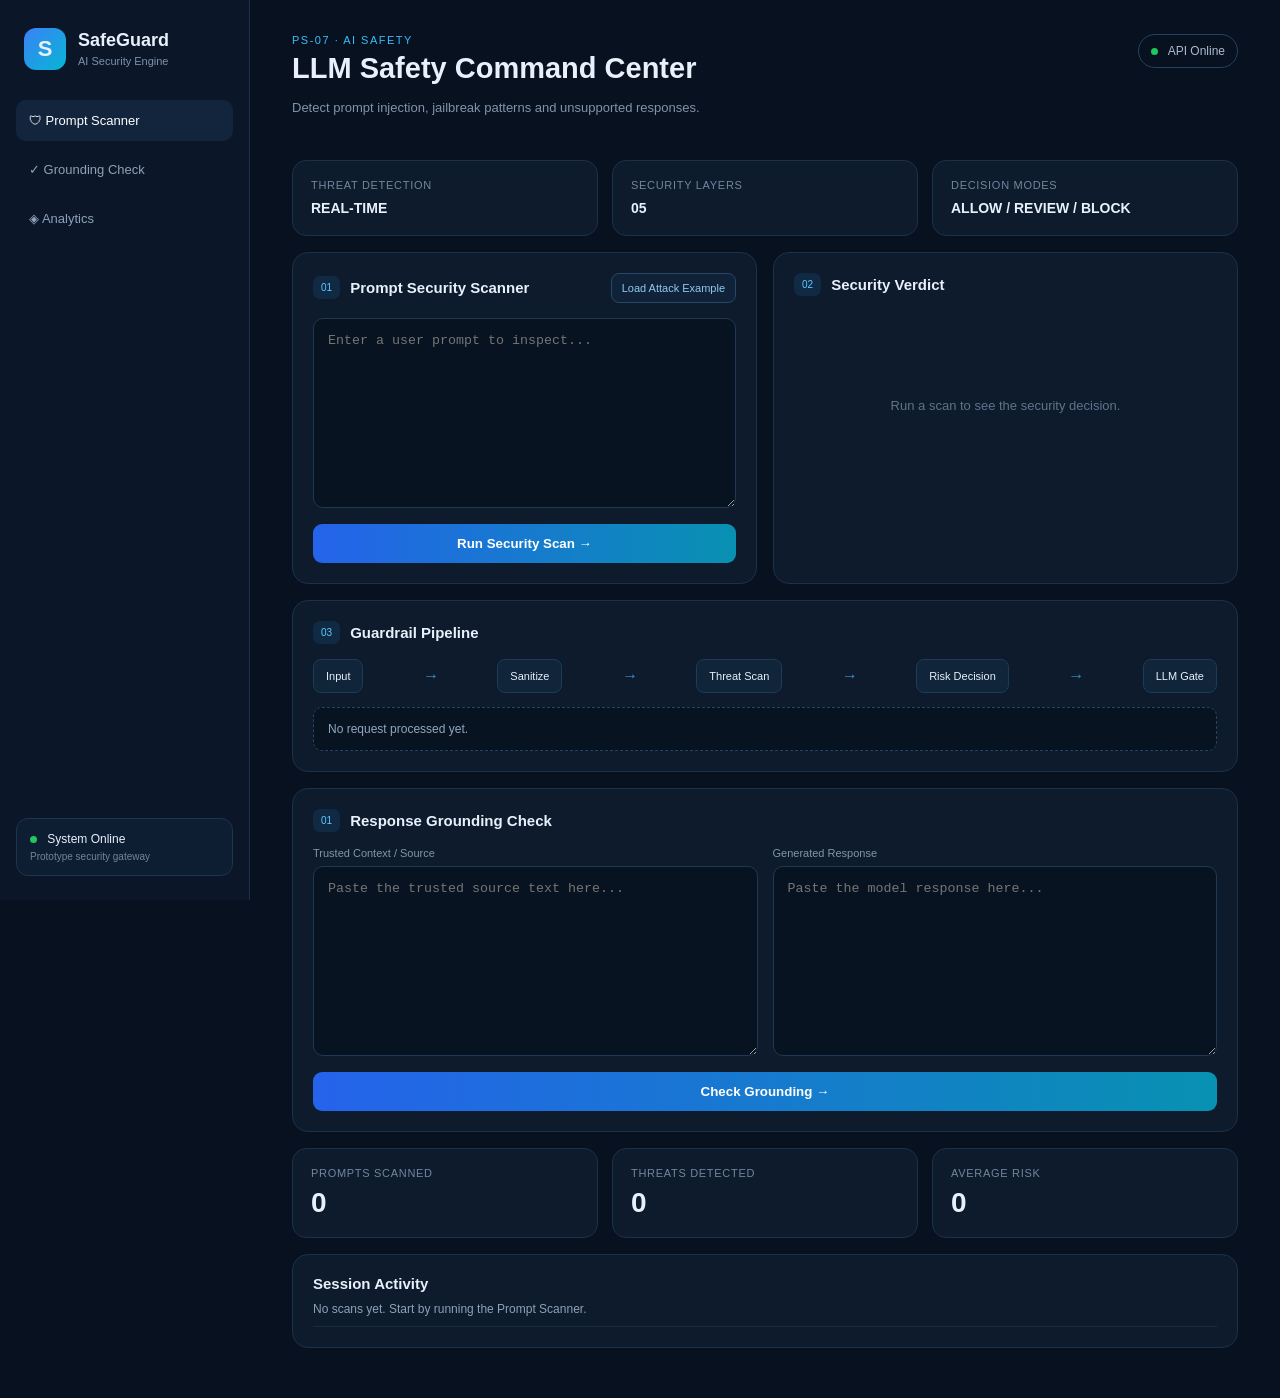
==== index.html @ 4ad9cb68 "Add files via upload" ====
<!DOCTYPE html>
<html lang="en">
<head>
  <meta charset="UTF-8">
  <meta name="viewport" content="width=device-width, initial-scale=1.0">
  <title>SafeGuard AI</title>
  <link rel="stylesheet" href="./style.css">
</head>
<body>
  <div class="app-shell">
    <aside class="sidebar">
      <div class="brand">
        <div class="brand-icon">S</div>
        <div>
          <h1>SafeGuard</h1>
          <span>AI Security Engine</span>
        </div>
      </div>

      <nav>
        <button class="nav-btn active" data-tab="scanner">🛡 Prompt Scanner</button>
        <button class="nav-btn" data-tab="grounding">✓ Grounding Check</button>
        <button class="nav-btn" data-tab="analytics">◈ Analytics</button>
      </nav>

      <div class="system-card">
        <span class="dot"></span>
        System Online
        <small>Prototype security gateway</small>
      </div>
    </aside>

    <main class="main">
      <header class="topbar">
        <div>
          <p class="eyebrow">PS-07 · AI SAFETY</p>
          <h2>LLM Safety Command Center</h2>
          <p class="muted">Detect prompt injection, jailbreak patterns and unsupported responses.</p>
        </div>
        <div class="status-pill"><span class="dot"></span> API Online</div>
      </header>

      <section id="scanner" class="tab active">
        <div class="stats">
          <div class="stat-card"><span>Threat Detection</span><strong>REAL-TIME</strong></div>
          <div class="stat-card"><span>Security Layers</span><strong>05</strong></div>
          <div class="stat-card"><span>Decision Modes</span><strong>ALLOW / REVIEW / BLOCK</strong></div>
        </div>

        <div class="grid">
          <div class="panel">
            <div class="panel-title">
              <div><span class="step">01</span><h3>Prompt Security Scanner</h3></div>
              <button class="sample-btn" id="sampleBtn">Load Attack Example</button>
            </div>
            <textarea id="prompt" placeholder="Enter a user prompt to inspect..."></textarea>
            <button class="primary" id="scanBtn">Run Security Scan →</button>
          </div>

          <div class="panel result-panel">
            <div class="panel-title">
              <div><span class="step">02</span><h3>Security Verdict</h3></div>
            </div>
            <div id="resultEmpty" class="empty">Run a scan to see the security decision.</div>
            <div id="result" class="hidden">
              <div class="score-row">
                <div class="score-ring" id="scoreRing"><span id="score">0</span><small>/100</small></div>
                <div>
                  <div id="verdict" class="verdict">ALLOW</div>
                  <p id="explanation" class="muted"></p>
                </div>
              </div>
              <div class="chips" id="categories"></div>
              <div class="findings" id="findings"></div>
            </div>
          </div>
        </div>

        <div class="panel pipeline">
          <div class="panel-title"><div><span class="step">03</span><h3>Guardrail Pipeline</h3></div></div>
          <div class="pipeline-row">
            <div>Input</div><i>→</i><div>Sanitize</div><i>→</i><div>Threat Scan</div><i>→</i><div>Risk Decision</div><i>→</i><div>LLM Gate</div>
          </div>
          <div id="demoResponse" class="response-box">No request processed yet.</div>
        </div>
      </section>

      <section id="grounding" class="tab">
        <div class="panel">
          <div class="panel-title">
            <div><span class="step">01</span><h3>Response Grounding Check</h3></div>
          </div>
          <div class="two-col">
            <div>
              <label>Trusted Context / Source</label>
              <textarea id="source" placeholder="Paste the trusted source text here..."></textarea>
            </div>
            <div>
              <label>Generated Response</label>
              <textarea id="response" placeholder="Paste the model response here..."></textarea>
            </div>
          </div>
          <button class="primary" id="groundBtn">Check Grounding →</button>
          <div id="groundResult" class="ground-result hidden"></div>
        </div>
      </section>

      <section id="analytics" class="tab">
        <div class="stats analytics-grid">
          <div class="big-stat"><span>Prompts Scanned</span><strong id="scanCount">0</strong></div>
          <div class="big-stat"><span>Threats Detected</span><strong id="threatCount">0</strong></div>
          <div class="big-stat"><span>Average Risk</span><strong id="avgRisk">0</strong></div>
        </div>
        <div class="panel">
          <h3>Session Activity</h3>
          <div class="activity" id="activity">
            <p>No scans yet. Start by running the Prompt Scanner.</p>
          </div>
        </div>
      </section>
    </main>
  </div>

  <script src="./script.js"></script>
</body>
</html>
---- style.css ----
*{box-sizing:border-box}body{margin:0;font-family:Inter,Segoe UI,Arial,sans-serif;background:#08111f;color:#e8f0fb}.app-shell{display:flex;min-height:100vh}.sidebar{width:250px;background:#0b1728;border-right:1px solid #1d3048;padding:24px 16px;position:fixed;inset:0 auto 0 0}.brand{display:flex;gap:12px;align-items:center;padding:4px 8px 30px}.brand-icon{width:42px;height:42px;border-radius:12px;background:linear-gradient(135deg,#3b82f6,#06b6d4);display:grid;place-items:center;font-weight:800;font-size:22px}.brand h1{font-size:18px;margin:0}.brand span{font-size:11px;color:#7e91aa}.sidebar nav{display:grid;gap:8px}.nav-btn{border:0;background:transparent;color:#8ea1ba;text-align:left;padding:13px;border-radius:10px;cursor:pointer;font-size:13px}.nav-btn:hover,.nav-btn.active{background:#13253d;color:#fff}.system-card{position:absolute;bottom:24px;left:16px;right:16px;border:1px solid #1d344e;background:#0e1e32;border-radius:12px;padding:13px;font-size:12px}.system-card small{display:block;color:#71849d;margin-top:5px}.dot{display:inline-block;width:7px;height:7px;background:#22c55e;border-radius:50%;margin-right:7px}.main{margin-left:250px;width:calc(100% - 250px);padding:34px 42px}.topbar{display:flex;justify-content:space-between;align-items:flex-start;margin-bottom:28px}.eyebrow{font-size:11px;color:#38bdf8;letter-spacing:1.5px;margin:0 0 6px}.topbar h2{margin:0;font-size:29px}.muted{color:#8193aa;font-size:13px;line-height:1.6}.status-pill{border:1px solid #24415f;padding:9px 12px;border-radius:999px;color:#a9bad0;font-size:12px}.stats{display:grid;grid-template-columns:repeat(3,1fr);gap:14px;margin-bottom:16px}.stat-card,.big-stat{background:#0d1b2d;border:1px solid #1b314a;border-radius:14px;padding:18px}.stat-card span,.big-stat span{display:block;color:#73869f;font-size:11px;text-transform:uppercase;letter-spacing:.7px;margin-bottom:8px}.stat-card strong{font-size:14px}.grid{display:grid;grid-template-columns:1fr 1fr;gap:16px}.panel{background:#0d1b2d;border:1px solid #1b314a;border-radius:16px;padding:20px;margin-bottom:16px}.panel-title{display:flex;align-items:center;justify-content:space-between;margin-bottom:15px}.panel-title>div{display:flex;align-items:center;gap:10px}.panel h3{font-size:15px;margin:0}.step{font-size:10px;color:#5fc7ff;background:#102a44;padding:6px 8px;border-radius:7px}.sample-btn{border:1px solid #284866;background:#102238;color:#8fc9ee;border-radius:8px;padding:8px 10px;font-size:11px;cursor:pointer}textarea{width:100%;min-height:190px;resize:vertical;background:#081321;border:1px solid #203852;color:#dce9f7;border-radius:10px;padding:14px;outline:none;font:13px/1.6 inherit}textarea:focus{border-color:#2788d9}.primary{width:100%;margin-top:12px;border:0;border-radius:9px;padding:12px;background:linear-gradient(90deg,#2563eb,#0891b2);color:white;font-weight:700;cursor:pointer}.empty{height:190px;display:grid;place-items:center;text-align:center;color:#60738b;font-size:13px}.hidden{display:none!important}.score-row{display:flex;align-items:center;gap:20px}.score-ring{width:100px;height:100px;border-radius:50%;display:grid;place-items:center;align-content:center;background:#122b42;border:7px solid #214b70;font-size:27px;font-weight:800}.score-ring small{font-size:9px;color:#71869e}.verdict{font-weight:800;font-size:20px}.chips{display:flex;gap:7px;flex-wrap:wrap;margin:20px 0}.chip{padding:6px 9px;border-radius:999px;background:#172d45;color:#8ed2fa;font-size:10px}.finding{padding:10px;border:1px solid #203852;border-radius:8px;margin-top:8px;font-size:11px}.finding strong{display:block;color:#d8e6f4;margin-bottom:3px}.pipeline-row{display:flex;align-items:center;justify-content:space-between;gap:8px;overflow:auto;margin-bottom:14px}.pipeline-row div{white-space:nowrap;background:#10243a;border:1px solid #1d3b58;padding:10px 12px;border-radius:8px;font-size:11px}.pipeline-row i{color:#3d91c6}.response-box{background:#081321;border:1px dashed #27445f;border-radius:9px;padding:14px;color:#91a8bf;font-size:12px}.two-col{display:grid;grid-template-columns:1fr 1fr;gap:15px}.two-col label{display:block;font-size:11px;color:#8195ac;margin-bottom:7px}.ground-result{margin-top:15px;padding:16px;border-radius:10px;background:#0a1828;border:1px solid #21405c}.big-stat strong{font-size:28px}.analytics-grid{grid-template-columns:repeat(3,1fr)}.activity{color:#8ea1b8;font-size:12px}.activity p{border-bottom:1px solid #172c42;padding:10px 0;margin:0}@media(max-width:900px){.sidebar{width:72px}.brand div:not(.brand-icon),.sidebar nav .nav-btn{font-size:0}.main{margin-left:72px;width:calc(100% - 72px);padding:22px}.grid,.two-col{grid-template-columns:1fr}.stats,.analytics-grid{grid-template-columns:1fr}.brand{padding-left:0}.system-card{display:none}}
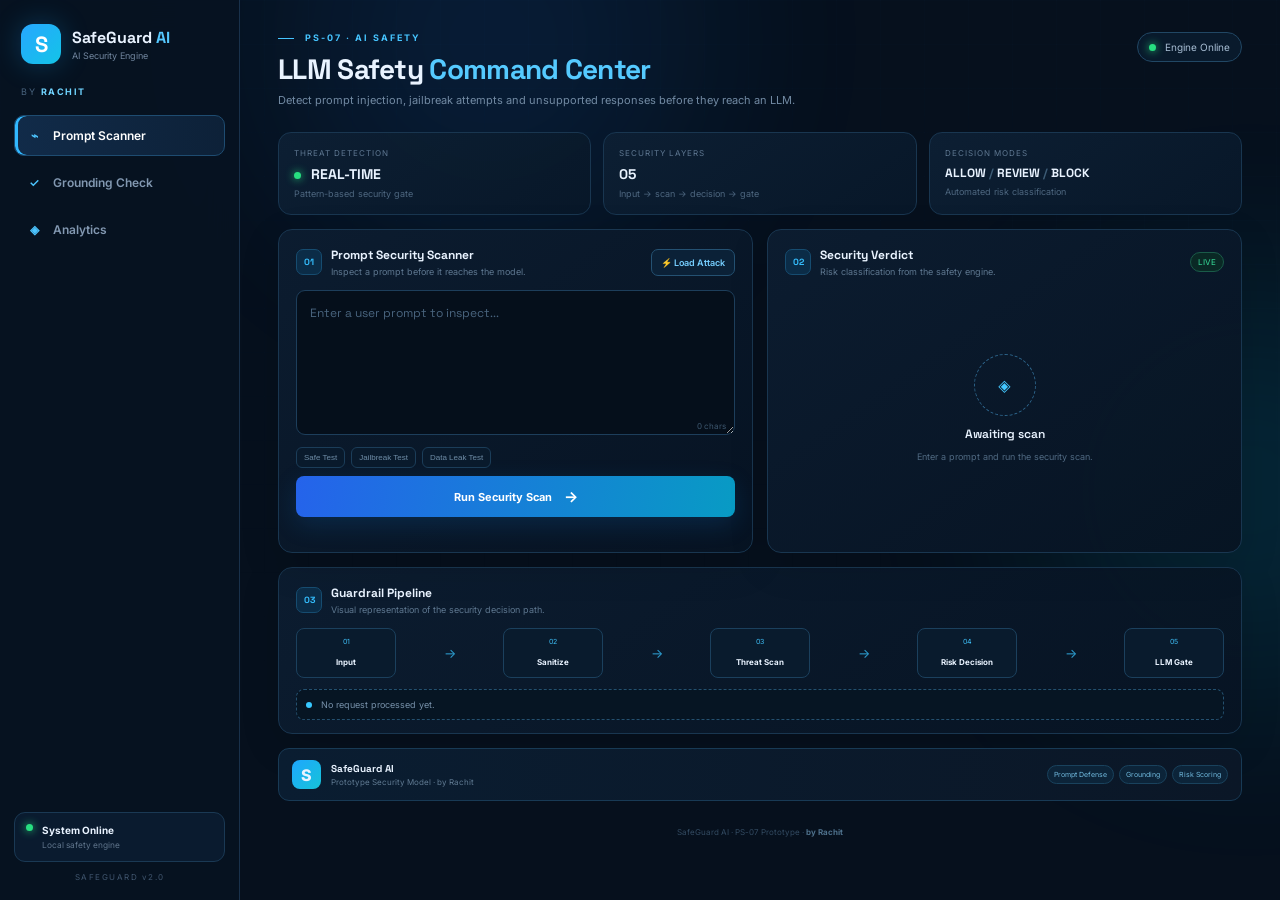
==== commit 0102b942: "Add files via upload" ====
--- a/index.html
+++ b/index.html
@@ -3,71 +3,133 @@
 <head>
   <meta charset="UTF-8">
   <meta name="viewport" content="width=device-width, initial-scale=1.0">
-  <title>SafeGuard AI</title>
+  <meta name="theme-color" content="#07111f">
+  <title>SafeGuard AI — by Rachit</title>
+  <link rel="preconnect" href="https://fonts.googleapis.com">
+  <link rel="preconnect" href="https://fonts.gstatic.com" crossorigin>
+  <link href="https://fonts.googleapis.com/css2?family=Inter:wght@400;500;600;700;800&family=Space+Grotesk:wght@500;600;700&display=swap" rel="stylesheet">
   <link rel="stylesheet" href="./style.css">
 </head>
 <body>
+  <div class="ambient ambient-1"></div>
+  <div class="ambient ambient-2"></div>
+  <div class="grid-bg"></div>
+
+  <div class="toast" id="toast"></div>
+
   <div class="app-shell">
     <aside class="sidebar">
       <div class="brand">
-        <div class="brand-icon">S</div>
+        <div class="brand-mark"><span>S</span></div>
         <div>
-          <h1>SafeGuard</h1>
-          <span>AI Security Engine</span>
+          <div class="brand-name">SafeGuard <b>AI</b></div>
+          <div class="brand-sub">AI Security Engine</div>
         </div>
       </div>
 
-      <nav>
-        <button class="nav-btn active" data-tab="scanner">🛡 Prompt Scanner</button>
-        <button class="nav-btn" data-tab="grounding">✓ Grounding Check</button>
-        <button class="nav-btn" data-tab="analytics">◈ Analytics</button>
+      <div class="creator">BY <strong>RACHIT</strong></div>
+
+      <nav class="nav">
+        <button class="nav-btn active" data-tab="scanner">
+          <span class="nav-icon">⌁</span><span>Prompt Scanner</span>
+        </button>
+        <button class="nav-btn" data-tab="grounding">
+          <span class="nav-icon">✓</span><span>Grounding Check</span>
+        </button>
+        <button class="nav-btn" data-tab="analytics">
+          <span class="nav-icon">◈</span><span>Analytics</span>
+        </button>
       </nav>
 
-      <div class="system-card">
-        <span class="dot"></span>
-        System Online
-        <small>Prototype security gateway</small>
+      <div class="sidebar-bottom">
+        <div class="mini-status">
+          <span class="live-dot"></span>
+          <div><strong>System Online</strong><small>Local safety engine</small></div>
+        </div>
+        <div class="version">SAFEGUARD v2.0</div>
       </div>
     </aside>
 
     <main class="main">
       <header class="topbar">
         <div>
-          <p class="eyebrow">PS-07 · AI SAFETY</p>
-          <h2>LLM Safety Command Center</h2>
-          <p class="muted">Detect prompt injection, jailbreak patterns and unsupported responses.</p>
-        </div>
-        <div class="status-pill"><span class="dot"></span> API Online</div>
+          <div class="eyebrow"><span></span> PS-07 · AI SAFETY</div>
+          <h1>LLM Safety <em>Command Center</em></h1>
+          <p>Detect prompt injection, jailbreak attempts and unsupported responses before they reach an LLM.</p>
+        </div>
+        <div class="online-pill"><span class="live-dot"></span> Engine Online</div>
       </header>
 
+      <!-- SCANNER -->
       <section id="scanner" class="tab active">
-        <div class="stats">
-          <div class="stat-card"><span>Threat Detection</span><strong>REAL-TIME</strong></div>
-          <div class="stat-card"><span>Security Layers</span><strong>05</strong></div>
-          <div class="stat-card"><span>Decision Modes</span><strong>ALLOW / REVIEW / BLOCK</strong></div>
-        </div>
-
-        <div class="grid">
-          <div class="panel">
-            <div class="panel-title">
-              <div><span class="step">01</span><h3>Prompt Security Scanner</h3></div>
-              <button class="sample-btn" id="sampleBtn">Load Attack Example</button>
-            </div>
-            <textarea id="prompt" placeholder="Enter a user prompt to inspect..."></textarea>
-            <button class="primary" id="scanBtn">Run Security Scan →</button>
-          </div>
-
-          <div class="panel result-panel">
-            <div class="panel-title">
-              <div><span class="step">02</span><h3>Security Verdict</h3></div>
-            </div>
-            <div id="resultEmpty" class="empty">Run a scan to see the security decision.</div>
+        <div class="hero-stats">
+          <div class="stat-card">
+            <div class="stat-label">Threat Detection</div>
+            <div class="stat-value"><span class="pulse-dot"></span> REAL-TIME</div>
+            <div class="stat-note">Pattern-based security gate</div>
+          </div>
+          <div class="stat-card">
+            <div class="stat-label">Security Layers</div>
+            <div class="stat-value">05</div>
+            <div class="stat-note">Input → scan → decision → gate</div>
+          </div>
+          <div class="stat-card">
+            <div class="stat-label">Decision Modes</div>
+            <div class="stat-value modes">ALLOW <i>/</i> REVIEW <i>/</i> BLOCK</div>
+            <div class="stat-note">Automated risk classification</div>
+          </div>
+        </div>
+
+        <div class="scanner-grid">
+          <div class="panel scanner-panel">
+            <div class="panel-head">
+              <div class="head-title">
+                <span class="step">01</span>
+                <div><h2>Prompt Security Scanner</h2><p>Inspect a prompt before it reaches the model.</p></div>
+              </div>
+              <button class="ghost-btn" id="sampleBtn">⚡ Load Attack</button>
+            </div>
+
+            <div class="textarea-wrap">
+              <textarea id="prompt" placeholder="Enter a user prompt to inspect..."></textarea>
+              <span class="char-count" id="charCount">0 chars</span>
+            </div>
+
+            <div class="quick-tests">
+              <button data-test="safe">Safe Test</button>
+              <button data-test="jailbreak">Jailbreak Test</button>
+              <button data-test="leak">Data Leak Test</button>
+            </div>
+
+            <button class="primary-btn" id="scanBtn">
+              <span>Run Security Scan</span><b>→</b>
+            </button>
+          </div>
+
+          <div class="panel verdict-panel">
+            <div class="panel-head">
+              <div class="head-title">
+                <span class="step">02</span>
+                <div><h2>Security Verdict</h2><p>Risk classification from the safety engine.</p></div>
+              </div>
+              <span class="tiny-badge">LIVE</span>
+            </div>
+
+            <div id="resultEmpty" class="empty-state">
+              <div class="scan-orbit"><span>◈</span></div>
+              <strong>Awaiting scan</strong>
+              <p>Enter a prompt and run the security scan.</p>
+            </div>
+
             <div id="result" class="hidden">
-              <div class="score-row">
-                <div class="score-ring" id="scoreRing"><span id="score">0</span><small>/100</small></div>
-                <div>
-                  <div id="verdict" class="verdict">ALLOW</div>
-                  <p id="explanation" class="muted"></p>
+              <div class="verdict-top">
+                <div class="score-ring" id="scoreRing">
+                  <div><strong id="score">0</strong><span>/100</span></div>
+                </div>
+                <div class="verdict-copy">
+                  <div class="verdict" id="verdict">ALLOW</div>
+                  <div class="risk-line" id="riskLine">LOW RISK</div>
+                  <p id="explanation"></p>
                 </div>
               </div>
               <div class="chips" id="categories"></div>
@@ -76,48 +138,91 @@
           </div>
         </div>
 
-        <div class="panel pipeline">
-          <div class="panel-title"><div><span class="step">03</span><h3>Guardrail Pipeline</h3></div></div>
-          <div class="pipeline-row">
-            <div>Input</div><i>→</i><div>Sanitize</div><i>→</i><div>Threat Scan</div><i>→</i><div>Risk Decision</div><i>→</i><div>LLM Gate</div>
-          </div>
-          <div id="demoResponse" class="response-box">No request processed yet.</div>
+        <div class="panel pipeline-panel">
+          <div class="panel-head">
+            <div class="head-title">
+              <span class="step">03</span>
+              <div><h2>Guardrail Pipeline</h2><p>Visual representation of the security decision path.</p></div>
+            </div>
+          </div>
+          <div class="pipeline">
+            <div class="pipe-node"><span>01</span><strong>Input</strong></div><i>→</i>
+            <div class="pipe-node"><span>02</span><strong>Sanitize</strong></div><i>→</i>
+            <div class="pipe-node"><span>03</span><strong>Threat Scan</strong></div><i>→</i>
+            <div class="pipe-node"><span>04</span><strong>Risk Decision</strong></div><i>→</i>
+            <div class="pipe-node"><span>05</span><strong>LLM Gate</strong></div>
+          </div>
+          <div class="response-box" id="demoResponse"><span class="box-dot"></span> No request processed yet.</div>
+        </div>
+
+        <div class="model-banner">
+          <div class="model-icon">S</div>
+          <div><strong>SafeGuard AI</strong><span>Prototype Security Model · by Rachit</span></div>
+          <div class="model-tags"><span>Prompt Defense</span><span>Grounding</span><span>Risk Scoring</span></div>
         </div>
       </section>
 
+      <!-- GROUNDING -->
       <section id="grounding" class="tab">
+        <div class="section-heading">
+          <div class="eyebrow"><span></span> FACTUALITY LAYER</div>
+          <h2>Response Grounding <em>Check</em></h2>
+          <p>Compare a generated response against trusted context and estimate unsupported content.</p>
+        </div>
+
         <div class="panel">
-          <div class="panel-title">
-            <div><span class="step">01</span><h3>Response Grounding Check</h3></div>
-          </div>
           <div class="two-col">
-            <div>
+            <div class="input-block">
               <label>Trusted Context / Source</label>
-              <textarea id="source" placeholder="Paste the trusted source text here..."></textarea>
-            </div>
-            <div>
+              <textarea id="source" placeholder="Paste trusted source text here..."></textarea>
+              <small>Example: documentation, article, knowledge-base content.</small>
+            </div>
+            <div class="input-block">
               <label>Generated Response</label>
               <textarea id="response" placeholder="Paste the model response here..."></textarea>
-            </div>
-          </div>
-          <button class="primary" id="groundBtn">Check Grounding →</button>
+              <small>The response is compared against the supplied context.</small>
+            </div>
+          </div>
+          <div class="ground-actions">
+            <button class="secondary-btn" id="groundSampleBtn">Use Demo Data</button>
+            <button class="primary-btn compact" id="groundBtn"><span>Check Grounding</span><b>→</b></button>
+          </div>
           <div id="groundResult" class="ground-result hidden"></div>
         </div>
       </section>
 
+      <!-- ANALYTICS -->
       <section id="analytics" class="tab">
-        <div class="stats analytics-grid">
-          <div class="big-stat"><span>Prompts Scanned</span><strong id="scanCount">0</strong></div>
-          <div class="big-stat"><span>Threats Detected</span><strong id="threatCount">0</strong></div>
-          <div class="big-stat"><span>Average Risk</span><strong id="avgRisk">0</strong></div>
-        </div>
-        <div class="panel">
-          <h3>Session Activity</h3>
-          <div class="activity" id="activity">
-            <p>No scans yet. Start by running the Prompt Scanner.</p>
+        <div class="section-heading">
+          <div class="eyebrow"><span></span> SESSION INTELLIGENCE</div>
+          <h2>Security <em>Analytics</em></h2>
+          <p>Live statistics generated from the current browser session.</p>
+        </div>
+
+        <div class="analytics-cards">
+          <div class="big-stat"><span>Prompts Scanned</span><strong id="scanCount">0</strong><small>Total scanner runs</small></div>
+          <div class="big-stat danger"><span>Threats Detected</span><strong id="threatCount">0</strong><small>Review + block decisions</small></div>
+          <div class="big-stat blue"><span>Average Risk</span><strong id="avgRisk">0</strong><small>Across scanned prompts</small></div>
+          <div class="big-stat green"><span>Safe Rate</span><strong id="safeRate">0%</strong><small>Allowed prompts</small></div>
+        </div>
+
+        <div class="analytics-grid">
+          <div class="panel">
+            <div class="panel-head simple"><h2>Risk Distribution</h2></div>
+            <div class="bars">
+              <div><label><span>ALLOW</span><b id="allowBar">0%</b></label><div><i id="allowFill"></i></div></div>
+              <div><label><span>REVIEW</span><b id="reviewBar">0%</b></label><div><i id="reviewFill"></i></div></div>
+              <div><label><span>BLOCK</span><b id="blockBar">0%</b></label><div><i id="blockFill"></i></div></div>
+            </div>
+          </div>
+          <div class="panel">
+            <div class="panel-head simple"><h2>Activity Log</h2><button class="clear-btn" id="clearLog">Clear</button></div>
+            <div class="activity" id="activity"><div class="activity-empty">No scan activity yet.</div></div>
           </div>
         </div>
       </section>
+
+      <footer>SafeGuard AI · PS-07 Prototype · <strong>by Rachit</strong></footer>
     </main>
   </div>
 
--- a/style.css
+++ b/style.css
@@ -1 +1 @@
-*{box-sizing:border-box}body{margin:0;font-family:Inter,Segoe UI,Arial,sans-serif;background:#08111f;color:#e8f0fb}.app-shell{display:flex;min-height:100vh}.sidebar{width:250px;background:#0b1728;border-right:1px solid #1d3048;padding:24px 16px;position:fixed;inset:0 auto 0 0}.brand{display:flex;gap:12px;align-items:center;padding:4px 8px 30px}.brand-icon{width:42px;height:42px;border-radius:12px;background:linear-gradient(135deg,#3b82f6,#06b6d4);display:grid;place-items:center;font-weight:800;font-size:22px}.brand h1{font-size:18px;margin:0}.brand span{font-size:11px;color:#7e91aa}.sidebar nav{display:grid;gap:8px}.nav-btn{border:0;background:transparent;color:#8ea1ba;text-align:left;padding:13px;border-radius:10px;cursor:pointer;font-size:13px}.nav-btn:hover,.nav-btn.active{background:#13253d;color:#fff}.system-card{position:absolute;bottom:24px;left:16px;right:16px;border:1px solid #1d344e;background:#0e1e32;border-radius:12px;padding:13px;font-size:12px}.system-card small{display:block;color:#71849d;margin-top:5px}.dot{display:inline-block;width:7px;height:7px;background:#22c55e;border-radius:50%;margin-right:7px}.main{margin-left:250px;width:calc(100% - 250px);padding:34px 42px}.topbar{display:flex;justify-content:space-between;align-items:flex-start;margin-bottom:28px}.eyebrow{font-size:11px;color:#38bdf8;letter-spacing:1.5px;margin:0 0 6px}.topbar h2{margin:0;font-size:29px}.muted{color:#8193aa;font-size:13px;line-height:1.6}.status-pill{border:1px solid #24415f;padding:9px 12px;border-radius:999px;color:#a9bad0;font-size:12px}.stats{display:grid;grid-template-columns:repeat(3,1fr);gap:14px;margin-bottom:16px}.stat-card,.big-stat{background:#0d1b2d;border:1px solid #1b314a;border-radius:14px;padding:18px}.stat-card span,.big-stat span{display:block;color:#73869f;font-size:11px;text-transform:uppercase;letter-spacing:.7px;margin-bottom:8px}.stat-card strong{font-size:14px}.grid{display:grid;grid-template-columns:1fr 1fr;gap:16px}.panel{background:#0d1b2d;border:1px solid #1b314a;border-radius:16px;padding:20px;margin-bottom:16px}.panel-title{display:flex;align-items:center;justify-content:space-between;margin-bottom:15px}.panel-title>div{display:flex;align-items:center;gap:10px}.panel h3{font-size:15px;margin:0}.step{font-size:10px;color:#5fc7ff;background:#102a44;padding:6px 8px;border-radius:7px}.sample-btn{border:1px solid #284866;background:#102238;color:#8fc9ee;border-radius:8px;padding:8px 10px;font-size:11px;cursor:pointer}textarea{width:100%;min-height:190px;resize:vertical;background:#081321;border:1px solid #203852;color:#dce9f7;border-radius:10px;padding:14px;outline:none;font:13px/1.6 inherit}textarea:focus{border-color:#2788d9}.primary{width:100%;margin-top:12px;border:0;border-radius:9px;padding:12px;background:linear-gradient(90deg,#2563eb,#0891b2);color:white;font-weight:700;cursor:pointer}.empty{height:190px;display:grid;place-items:center;text-align:center;color:#60738b;font-size:13px}.hidden{display:none!important}.score-row{display:flex;align-items:center;gap:20px}.score-ring{width:100px;height:100px;border-radius:50%;display:grid;place-items:center;align-content:center;background:#122b42;border:7px solid #214b70;font-size:27px;font-weight:800}.score-ring small{font-size:9px;color:#71869e}.verdict{font-weight:800;font-size:20px}.chips{display:flex;gap:7px;flex-wrap:wrap;margin:20px 0}.chip{padding:6px 9px;border-radius:999px;background:#172d45;color:#8ed2fa;font-size:10px}.finding{padding:10px;border:1px solid #203852;border-radius:8px;margin-top:8px;font-size:11px}.finding strong{display:block;color:#d8e6f4;margin-bottom:3px}.pipeline-row{display:flex;align-items:center;justify-content:space-between;gap:8px;overflow:auto;margin-bottom:14px}.pipeline-row div{white-space:nowrap;background:#10243a;border:1px solid #1d3b58;padding:10px 12px;border-radius:8px;font-size:11px}.pipeline-row i{color:#3d91c6}.response-box{background:#081321;border:1px dashed #27445f;border-radius:9px;padding:14px;color:#91a8bf;font-size:12px}.two-col{display:grid;grid-template-columns:1fr 1fr;gap:15px}.two-col label{display:block;font-size:11px;color:#8195ac;margin-bottom:7px}.ground-result{margin-top:15px;padding:16px;border-radius:10px;background:#0a1828;border:1px solid #21405c}.big-stat strong{font-size:28px}.analytics-grid{grid-template-columns:repeat(3,1fr)}.activity{color:#8ea1b8;font-size:12px}.activity p{border-bottom:1px solid #172c42;padding:10px 0;margin:0}@media(max-width:900px){.sidebar{width:72px}.brand div:not(.brand-icon),.sidebar nav .nav-btn{font-size:0}.main{margin-left:72px;width:calc(100% - 72px);padding:22px}.grid,.two-col{grid-template-columns:1fr}.stats,.analytics-grid{grid-template-columns:1fr}.brand{padding-left:0}.system-card{display:none}}+*{box-sizing:border-box}html{scroll-behavior:smooth}body{margin:0;background:#06101d;color:#e9f3ff;font-family:Inter,system-ui,sans-serif;min-height:100vh;overflow-x:hidden}.grid-bg{position:fixed;inset:0;pointer-events:none;opacity:.22;background-image:linear-gradient(rgba(74,144,226,.07) 1px,transparent 1px),linear-gradient(90deg,rgba(74,144,226,.07) 1px,transparent 1px);background-size:44px 44px;mask-image:linear-gradient(to bottom,#000,transparent 85%)}.ambient{position:fixed;width:420px;height:420px;border-radius:50%;filter:blur(100px);opacity:.11;pointer-events:none}.ambient-1{background:#1685ff;top:-170px;left:280px}.ambient-2{background:#00d9ff;right:-180px;top:280px}.app-shell{position:relative;display:flex;min-height:100vh}.sidebar{width:240px;position:fixed;inset:0 auto 0 0;background:rgba(7,19,34,.9);backdrop-filter:blur(18px);border-right:1px solid #19314b;padding:22px 14px;z-index:10}.brand{display:flex;align-items:center;gap:11px;padding:2px 7px}.brand-mark{width:40px;height:40px;border-radius:12px;background:linear-gradient(135deg,#27a7ff,#13c4e7);display:grid;place-items:center;box-shadow:0 0 28px rgba(28,173,255,.25)}.brand-mark span{font:800 22px "Space Grotesk";color:white}.brand-name{font:800 16px "Space Grotesk"}.brand-name b{color:#55c8ff}.brand-sub{font-size:9px;color:#71869e;margin-top:2px}.creator{margin:20px 7px 18px;font-size:9px;letter-spacing:1.5px;color:#49647e}.creator strong{color:#70d4ff}.nav{display:grid;gap:6px}.nav-btn{width:100%;border:1px solid transparent;background:transparent;color:#8298b1;border-radius:10px;padding:12px 11px;display:flex;align-items:center;gap:10px;text-align:left;cursor:pointer;font:600 12px Inter;transition:.22s}.nav-btn:hover{color:#eaf7ff;background:#0d2036;border-color:#193b59;transform:translateX(2px)}.nav-btn.active{color:#fff;background:linear-gradient(90deg,#112b49,#0d2138);border-color:#1e4c71;box-shadow:inset 3px 0 #31b8ff}.nav-icon{width:17px;text-align:center;color:#4cc5ff}.sidebar-bottom{position:absolute;bottom:18px;left:14px;right:14px}.mini-status{border:1px solid #1a3954;background:#0a1b2f;border-radius:11px;padding:11px;display:flex;gap:9px;align-items:flex-start;font-size:10px}.mini-status strong{display:block;font-size:10px}.mini-status small{display:block;color:#60758c;margin-top:4px}.live-dot,.pulse-dot{display:inline-block;width:7px;height:7px;background:#27df80;border-radius:50%;box-shadow:0 0 9px #27df80}.version{text-align:center;color:#40566e;font-size:8px;letter-spacing:1.5px;margin-top:10px}.main{margin-left:240px;width:calc(100% - 240px);max-width:1600px;padding:32px 38px 24px}.topbar{display:flex;justify-content:space-between;align-items:flex-start;margin-bottom:25px}.eyebrow{font-size:9px;letter-spacing:2px;color:#46c5ff;font-weight:700}.eyebrow span{display:inline-block;width:16px;height:1px;background:#46c5ff;vertical-align:middle;margin-right:7px}.topbar h1,.section-heading h2{font:700 28px "Space Grotesk";margin:8px 0 6px;letter-spacing:-.7px}.topbar h1 em,.section-heading h2 em{font-style:normal;color:#55caff}.topbar p,.section-heading p{color:#728aa3;font-size:11px;margin:0;max-width:700px}.online-pill{border:1px solid #214764;background:#091a2c;border-radius:999px;padding:8px 11px;font-size:10px;color:#a7bdd3;white-space:nowrap}.online-pill .live-dot{margin-right:6px}.hero-stats{display:grid;grid-template-columns:repeat(3,1fr);gap:12px;margin-bottom:14px}.stat-card,.big-stat{border:1px solid #193650;background:linear-gradient(145deg,rgba(13,32,52,.96),rgba(8,24,41,.96));border-radius:13px;padding:15px;transition:.25s}.stat-card:hover,.big-stat:hover{border-color:#2b6088;transform:translateY(-2px)}.stat-label{font-size:8px;color:#5e7791;letter-spacing:1px;text-transform:uppercase}.stat-value{font:700 14px "Space Grotesk";margin-top:7px}.stat-value .pulse-dot{margin-right:6px}.stat-value.modes{font-size:12px}.stat-value i{font-style:normal;color:#3d5c76}.stat-note{font-size:9px;color:#4e6780;margin-top:5px}.scanner-grid{display:grid;grid-template-columns:1fr 1fr;gap:14px}.panel{border:1px solid #193650;background:linear-gradient(145deg,rgba(12,29,48,.97),rgba(7,20,35,.97));border-radius:14px;padding:17px;margin-bottom:14px;box-shadow:0 12px 40px rgba(0,0,0,.12)}.panel-head{display:flex;align-items:center;justify-content:space-between;margin-bottom:13px}.head-title{display:flex;align-items:center;gap:9px}.head-title h2,.panel-head.simple h2{font:700 12px "Space Grotesk";margin:0}.head-title p{font-size:9px;color:#5e7790;margin:3px 0 0}.step{width:26px;height:26px;border-radius:7px;background:#0b2c47;color:#35bfff;display:grid;place-items:center;font:700 9px "Space Grotesk";border:1px solid #164c70}.tiny-badge{font-size:8px;color:#37df9a;border:1px solid #1a5b49;background:#0a2925;padding:4px 7px;border-radius:99px}.ghost-btn,.secondary-btn,.clear-btn{border:1px solid #245172;background:#0b2137;color:#76cfff;border-radius:7px;padding:7px 9px;font:600 9px Inter;cursor:pointer;transition:.2s}.ghost-btn:hover,.secondary-btn:hover,.clear-btn:hover{background:#12314c;border-color:#357ca8}.textarea-wrap{position:relative}.textarea-wrap textarea,textarea{width:100%;min-height:145px;resize:vertical;border:1px solid #1d3e5b;border-radius:9px;background:#050f1b;color:#dcecff;padding:13px;outline:none;font:12px/1.65 "Space Grotesk",monospace;transition:.2s}.textarea-wrap textarea:focus,textarea:focus{border-color:#2aaef0;box-shadow:0 0 0 3px rgba(42,174,240,.07)}textarea::placeholder{color:#49647e}.char-count{position:absolute;right:9px;bottom:8px;font-size:8px;color:#3e5870}.quick-tests{display:flex;gap:6px;margin:8px 0}.quick-tests button{border:1px solid #1b3d59;background:#091a2c;color:#6f8da7;border-radius:6px;padding:5px 7px;font-size:8px;cursor:pointer}.quick-tests button:hover{color:#bde9ff;border-color:#2c709b}.primary-btn{width:100%;border:0;border-radius:8px;padding:11px 13px;background:linear-gradient(100deg,#2563eb,#089bc4);color:#fff;font:700 11px Inter;cursor:pointer;display:flex;align-items:center;justify-content:center;gap:12px;box-shadow:0 8px 25px rgba(17,121,216,.18);transition:.2s}.primary-btn:hover{filter:brightness(1.1);transform:translateY(-1px)}.primary-btn:active{transform:translateY(0)}.primary-btn b{font-size:15px}.primary-btn.compact{width:auto;min-width:160px}.verdict-panel{min-height:320px}.empty-state{height:245px;display:flex;align-items:center;justify-content:center;flex-direction:column;text-align:center}.empty-state strong{font:600 12px "Space Grotesk";margin-top:10px}.empty-state p{font-size:9px;color:#506a83}.scan-orbit{width:62px;height:62px;border:1px dashed #2c648b;border-radius:50%;display:grid;place-items:center;color:#43c7ff;animation:spin 8s linear infinite}.scan-orbit span{animation:counterspin 8s linear infinite}.hidden{display:none!important}.verdict-top{display:flex;align-items:center;gap:17px;padding:8px 0}.score-ring{width:108px;height:108px;flex:none;border-radius:50%;display:grid;place-items:center;background:radial-gradient(circle,#091c30 57%,transparent 59%),conic-gradient(#24d57d 0deg,#24d57d 360deg,#16324c 360deg);position:relative;transition:.5s}.score-ring:before{content:"";position:absolute;inset:7px;border-radius:50%;background:#091a2c;z-index:0}.score-ring>div{position:relative;z-index:1;text-align:center}.score-ring strong{display:block;font:800 25px "Space Grotesk"}.score-ring span{font-size:8px;color:#627b94}.verdict{font:800 21px "Space Grotesk"}.risk-line{font-size:8px;letter-spacing:1.4px;color:#32df8d;margin:2px 0 6px}.verdict-copy p{font-size:9px;line-height:1.55;color:#7088a1;margin:0;max-width:370px}.chips{display:flex;flex-wrap:wrap;gap:5px;margin:12px 0}.chip{padding:5px 7px;border-radius:99px;border:1px solid #1b4b6a;background:#0b2941;color:#77cfff;font-size:8px}.finding{border:1px solid #193a54;background:#081827;border-radius:7px;padding:8px;margin-top:6px;font-size:8px;color:#678099}.finding strong{display:block;color:#d5e7f6;font-size:9px;margin-bottom:3px}.pipeline-panel{padding-bottom:13px}.pipeline{display:flex;align-items:center;justify-content:space-between;gap:6px}.pipeline i{font-style:normal;color:#2d9dd0;font-size:13px}.pipe-node{min-width:100px;padding:8px;border:1px solid #1b405d;background:#091b2d;border-radius:8px;text-align:center}.pipe-node span{display:block;font-size:7px;color:#3dbdf5;margin-bottom:3px}.pipe-node strong{font-size:8px}.response-box{margin-top:11px;border:1px dashed #24506f;background:#061523;border-radius:8px;padding:9px;color:#7690a9;font-size:9px}.box-dot{display:inline-block;width:6px;height:6px;border-radius:50%;background:#37c8ff;margin-right:6px}.model-banner{display:flex;align-items:center;gap:10px;border:1px solid #183a55;background:linear-gradient(90deg,#0a1d31,#0b1727);border-radius:11px;padding:11px 13px;margin-bottom:14px}.model-icon{width:29px;height:29px;border-radius:8px;background:linear-gradient(135deg,#1ea7ff,#16c3d7);display:grid;place-items:center;font-weight:800}.model-banner strong{display:block;font:700 10px "Space Grotesk"}.model-banner>div:nth-child(2) span{display:block;font-size:8px;color:#617b93;margin-top:2px}.model-tags{margin-left:auto;display:flex;gap:5px}.model-tags span{font-size:7px;color:#70b9dd;background:#0c2439;border:1px solid #19425d;padding:4px 6px;border-radius:99px}.section-heading{margin-bottom:16px}.two-col{display:grid;grid-template-columns:1fr 1fr;gap:13px}.input-block label{display:block;font-size:9px;color:#86a0b9;font-weight:600;margin-bottom:7px}.input-block textarea{min-height:190px}.input-block small{display:block;color:#4c657d;font-size:8px;margin-top:5px}.ground-actions{display:flex;justify-content:flex-end;gap:8px;margin-top:12px}.ground-result{border:1px solid #214b68;background:#071a2a;border-radius:9px;padding:14px;margin-top:13px;animation:fadeUp .3s}.ground-score{font:800 24px "Space Grotesk"}.ground-result .risk{display:inline-block;padding:4px 7px;border-radius:99px;font-size:8px;margin-left:7px}.ground-result p{font-size:9px;color:#7089a1}.analytics-cards{display:grid;grid-template-columns:repeat(4,1fr);gap:12px;margin-bottom:14px}.big-stat span{display:block;font-size:8px;color:#617a93;text-transform:uppercase;letter-spacing:1px}.big-stat strong{display:block;font:800 28px "Space Grotesk";margin:7px 0}.big-stat small{font-size:8px;color:#4e6881}.big-stat.danger strong{color:#ff6673}.big-stat.blue strong{color:#56c9ff}.big-stat.green strong{color:#39dc91}.analytics-grid{display:grid;grid-template-columns:1fr 1fr;gap:14px}.bars{display:grid;gap:18px;padding-top:12px}.bars label{display:flex;justify-content:space-between;font-size:9px;color:#7d95ac;margin-bottom:6px}.bars label b{color:#d7e8f7}.bars>div>div{height:7px;background:#081725;border-radius:99px;overflow:hidden}.bars i{display:block;width:0;height:100%;border-radius:99px;background:linear-gradient(90deg,#2c78ff,#22c9e7);transition:width .7s}.activity{max-height:210px;overflow:auto}.activity p{font-size:8px;color:#7890a7;border-bottom:1px solid #132e45;padding:8px 0;margin:0}.activity-empty{text-align:center;color:#435c74;font-size:9px;padding:50px 0}.clear-btn{padding:4px 7px;font-size:8px}footer{text-align:center;color:#334b62;font-size:8px;padding:12px}footer strong{color:#4e718c}.tab{display:none;animation:fadeUp .35s ease}.tab.active{display:block}.toast{position:fixed;right:25px;bottom:24px;z-index:100;background:#0b2237;border:1px solid #28648b;color:#cceeff;padding:10px 13px;border-radius:9px;font-size:9px;box-shadow:0 15px 40px #0007;transform:translateY(20px);opacity:0;pointer-events:none;transition:.25s}.toast.show{transform:translateY(0);opacity:1}@keyframes spin{to{transform:rotate(360deg)}}@keyframes counterspin{to{transform:rotate(-360deg)}}@keyframes fadeUp{from{opacity:0;transform:translateY(7px)}to{opacity:1;transform:none}}@media(max-width:1050px){.main{padding:25px 20px}.scanner-grid,.analytics-grid{grid-template-columns:1fr}.analytics-cards{grid-template-columns:repeat(2,1fr)}}@media(max-width:720px){.sidebar{width:65px;padding:18px 8px}.brand-name,.brand-sub,.creator,.nav-btn span:not(.nav-icon),.mini-status div,.version{display:none}.brand{padding:0;justify-content:center}.nav-btn{justify-content:center;padding:12px}.main{margin-left:65px;width:calc(100% - 65px);padding:20px 12px}.topbar h1{font-size:22px}.online-pill{display:none}.hero-stats,.analytics-cards{grid-template-columns:1fr}.two-col{grid-template-columns:1fr}.pipeline{overflow:auto;justify-content:flex-start}.pipeline i{flex:none}.model-tags{display:none}}
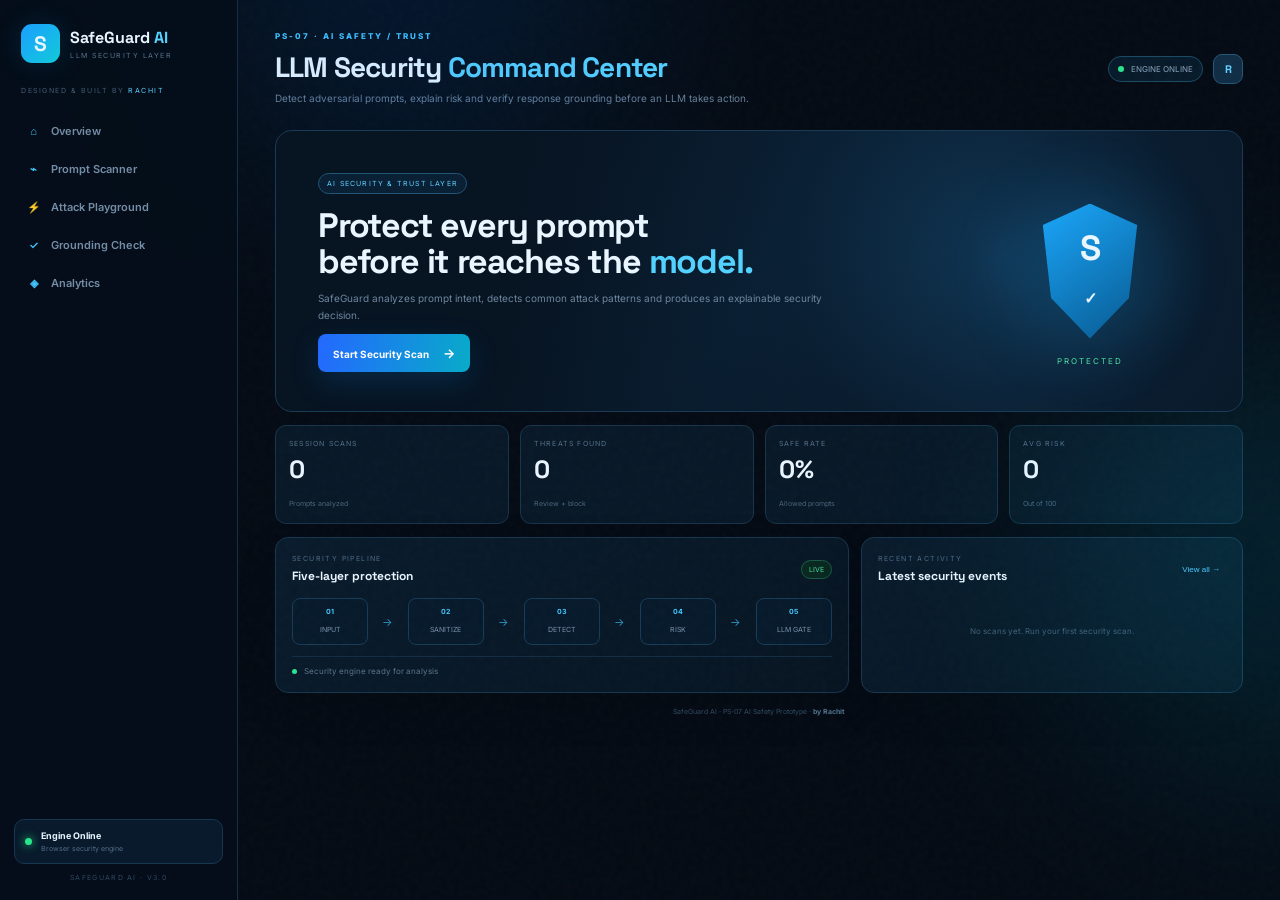
==== commit 10a1e386: "Add files via upload" ====
--- a/index.html
+++ b/index.html
@@ -1,231 +1,134 @@
 <!DOCTYPE html>
 <html lang="en">
 <head>
-  <meta charset="UTF-8">
-  <meta name="viewport" content="width=device-width, initial-scale=1.0">
-  <meta name="theme-color" content="#07111f">
-  <title>SafeGuard AI — by Rachit</title>
-  <link rel="preconnect" href="https://fonts.googleapis.com">
-  <link rel="preconnect" href="https://fonts.gstatic.com" crossorigin>
-  <link href="https://fonts.googleapis.com/css2?family=Inter:wght@400;500;600;700;800&family=Space+Grotesk:wght@500;600;700&display=swap" rel="stylesheet">
-  <link rel="stylesheet" href="./style.css">
+<meta charset="UTF-8">
+<meta name="viewport" content="width=device-width,initial-scale=1.0">
+<meta name="theme-color" content="#050b14">
+<title>SafeGuard AI — by Rachit</title>
+<link rel="preconnect" href="https://fonts.googleapis.com">
+<link rel="preconnect" href="https://fonts.gstatic.com" crossorigin>
+<link href="https://fonts.googleapis.com/css2?family=Inter:wght@400;500;600;700;800&family=Space+Grotesk:wght@500;600;700&display=swap" rel="stylesheet">
+<link rel="stylesheet" href="./style.css">
 </head>
 <body>
-  <div class="ambient ambient-1"></div>
-  <div class="ambient ambient-2"></div>
-  <div class="grid-bg"></div>
+<div class="noise"></div><div class="orb orb-a"></div><div class="orb orb-b"></div>
+<div id="toast" class="toast"></div>
 
-  <div class="toast" id="toast"></div>
+<aside class="sidebar">
+  <div class="brand"><div class="logo">S</div><div><strong>SafeGuard <b>AI</b></strong><small>LLM SECURITY LAYER</small></div></div>
+  <div class="by">DESIGNED & BUILT BY <span>RACHIT</span></div>
+  <nav>
+    <button class="nav active" data-page="dashboard"><i>⌂</i> Overview</button>
+    <button class="nav" data-page="scanner"><i>⌁</i> Prompt Scanner</button>
+    <button class="nav" data-page="playground"><i>⚡</i> Attack Playground</button>
+    <button class="nav" data-page="grounding"><i>✓</i> Grounding Check</button>
+    <button class="nav" data-page="analytics"><i>◈</i> Analytics</button>
+  </nav>
+  <div class="side-bottom">
+    <div class="engine"><span></span><div><b>Engine Online</b><small>Browser security engine</small></div></div>
+    <small class="version">SAFEGUARD AI · V3.0</small>
+  </div>
+</aside>
 
-  <div class="app-shell">
-    <aside class="sidebar">
-      <div class="brand">
-        <div class="brand-mark"><span>S</span></div>
-        <div>
-          <div class="brand-name">SafeGuard <b>AI</b></div>
-          <div class="brand-sub">AI Security Engine</div>
-        </div>
-      </div>
+<main>
+<header class="top">
+  <div><div class="eyebrow">PS-07 · AI SAFETY / TRUST</div><h1>LLM Security <em>Command Center</em></h1><p>Detect adversarial prompts, explain risk and verify response grounding before an LLM takes action.</p></div>
+  <div class="top-right"><span class="online"><i></i> ENGINE ONLINE</span><div class="avatar">R</div></div>
+</header>
 
-      <div class="creator">BY <strong>RACHIT</strong></div>
-
-      <nav class="nav">
-        <button class="nav-btn active" data-tab="scanner">
-          <span class="nav-icon">⌁</span><span>Prompt Scanner</span>
-        </button>
-        <button class="nav-btn" data-tab="grounding">
-          <span class="nav-icon">✓</span><span>Grounding Check</span>
-        </button>
-        <button class="nav-btn" data-tab="analytics">
-          <span class="nav-icon">◈</span><span>Analytics</span>
-        </button>
-      </nav>
-
-      <div class="sidebar-bottom">
-        <div class="mini-status">
-          <span class="live-dot"></span>
-          <div><strong>System Online</strong><small>Local safety engine</small></div>
-        </div>
-        <div class="version">SAFEGUARD v2.0</div>
-      </div>
-    </aside>
-
-    <main class="main">
-      <header class="topbar">
-        <div>
-          <div class="eyebrow"><span></span> PS-07 · AI SAFETY</div>
-          <h1>LLM Safety <em>Command Center</em></h1>
-          <p>Detect prompt injection, jailbreak attempts and unsupported responses before they reach an LLM.</p>
-        </div>
-        <div class="online-pill"><span class="live-dot"></span> Engine Online</div>
-      </header>
-
-      <!-- SCANNER -->
-      <section id="scanner" class="tab active">
-        <div class="hero-stats">
-          <div class="stat-card">
-            <div class="stat-label">Threat Detection</div>
-            <div class="stat-value"><span class="pulse-dot"></span> REAL-TIME</div>
-            <div class="stat-note">Pattern-based security gate</div>
-          </div>
-          <div class="stat-card">
-            <div class="stat-label">Security Layers</div>
-            <div class="stat-value">05</div>
-            <div class="stat-note">Input → scan → decision → gate</div>
-          </div>
-          <div class="stat-card">
-            <div class="stat-label">Decision Modes</div>
-            <div class="stat-value modes">ALLOW <i>/</i> REVIEW <i>/</i> BLOCK</div>
-            <div class="stat-note">Automated risk classification</div>
-          </div>
-        </div>
-
-        <div class="scanner-grid">
-          <div class="panel scanner-panel">
-            <div class="panel-head">
-              <div class="head-title">
-                <span class="step">01</span>
-                <div><h2>Prompt Security Scanner</h2><p>Inspect a prompt before it reaches the model.</p></div>
-              </div>
-              <button class="ghost-btn" id="sampleBtn">⚡ Load Attack</button>
-            </div>
-
-            <div class="textarea-wrap">
-              <textarea id="prompt" placeholder="Enter a user prompt to inspect..."></textarea>
-              <span class="char-count" id="charCount">0 chars</span>
-            </div>
-
-            <div class="quick-tests">
-              <button data-test="safe">Safe Test</button>
-              <button data-test="jailbreak">Jailbreak Test</button>
-              <button data-test="leak">Data Leak Test</button>
-            </div>
-
-            <button class="primary-btn" id="scanBtn">
-              <span>Run Security Scan</span><b>→</b>
-            </button>
-          </div>
-
-          <div class="panel verdict-panel">
-            <div class="panel-head">
-              <div class="head-title">
-                <span class="step">02</span>
-                <div><h2>Security Verdict</h2><p>Risk classification from the safety engine.</p></div>
-              </div>
-              <span class="tiny-badge">LIVE</span>
-            </div>
-
-            <div id="resultEmpty" class="empty-state">
-              <div class="scan-orbit"><span>◈</span></div>
-              <strong>Awaiting scan</strong>
-              <p>Enter a prompt and run the security scan.</p>
-            </div>
-
-            <div id="result" class="hidden">
-              <div class="verdict-top">
-                <div class="score-ring" id="scoreRing">
-                  <div><strong id="score">0</strong><span>/100</span></div>
-                </div>
-                <div class="verdict-copy">
-                  <div class="verdict" id="verdict">ALLOW</div>
-                  <div class="risk-line" id="riskLine">LOW RISK</div>
-                  <p id="explanation"></p>
-                </div>
-              </div>
-              <div class="chips" id="categories"></div>
-              <div class="findings" id="findings"></div>
-            </div>
-          </div>
-        </div>
-
-        <div class="panel pipeline-panel">
-          <div class="panel-head">
-            <div class="head-title">
-              <span class="step">03</span>
-              <div><h2>Guardrail Pipeline</h2><p>Visual representation of the security decision path.</p></div>
-            </div>
-          </div>
-          <div class="pipeline">
-            <div class="pipe-node"><span>01</span><strong>Input</strong></div><i>→</i>
-            <div class="pipe-node"><span>02</span><strong>Sanitize</strong></div><i>→</i>
-            <div class="pipe-node"><span>03</span><strong>Threat Scan</strong></div><i>→</i>
-            <div class="pipe-node"><span>04</span><strong>Risk Decision</strong></div><i>→</i>
-            <div class="pipe-node"><span>05</span><strong>LLM Gate</strong></div>
-          </div>
-          <div class="response-box" id="demoResponse"><span class="box-dot"></span> No request processed yet.</div>
-        </div>
-
-        <div class="model-banner">
-          <div class="model-icon">S</div>
-          <div><strong>SafeGuard AI</strong><span>Prototype Security Model · by Rachit</span></div>
-          <div class="model-tags"><span>Prompt Defense</span><span>Grounding</span><span>Risk Scoring</span></div>
-        </div>
-      </section>
-
-      <!-- GROUNDING -->
-      <section id="grounding" class="tab">
-        <div class="section-heading">
-          <div class="eyebrow"><span></span> FACTUALITY LAYER</div>
-          <h2>Response Grounding <em>Check</em></h2>
-          <p>Compare a generated response against trusted context and estimate unsupported content.</p>
-        </div>
-
-        <div class="panel">
-          <div class="two-col">
-            <div class="input-block">
-              <label>Trusted Context / Source</label>
-              <textarea id="source" placeholder="Paste trusted source text here..."></textarea>
-              <small>Example: documentation, article, knowledge-base content.</small>
-            </div>
-            <div class="input-block">
-              <label>Generated Response</label>
-              <textarea id="response" placeholder="Paste the model response here..."></textarea>
-              <small>The response is compared against the supplied context.</small>
-            </div>
-          </div>
-          <div class="ground-actions">
-            <button class="secondary-btn" id="groundSampleBtn">Use Demo Data</button>
-            <button class="primary-btn compact" id="groundBtn"><span>Check Grounding</span><b>→</b></button>
-          </div>
-          <div id="groundResult" class="ground-result hidden"></div>
-        </div>
-      </section>
-
-      <!-- ANALYTICS -->
-      <section id="analytics" class="tab">
-        <div class="section-heading">
-          <div class="eyebrow"><span></span> SESSION INTELLIGENCE</div>
-          <h2>Security <em>Analytics</em></h2>
-          <p>Live statistics generated from the current browser session.</p>
-        </div>
-
-        <div class="analytics-cards">
-          <div class="big-stat"><span>Prompts Scanned</span><strong id="scanCount">0</strong><small>Total scanner runs</small></div>
-          <div class="big-stat danger"><span>Threats Detected</span><strong id="threatCount">0</strong><small>Review + block decisions</small></div>
-          <div class="big-stat blue"><span>Average Risk</span><strong id="avgRisk">0</strong><small>Across scanned prompts</small></div>
-          <div class="big-stat green"><span>Safe Rate</span><strong id="safeRate">0%</strong><small>Allowed prompts</small></div>
-        </div>
-
-        <div class="analytics-grid">
-          <div class="panel">
-            <div class="panel-head simple"><h2>Risk Distribution</h2></div>
-            <div class="bars">
-              <div><label><span>ALLOW</span><b id="allowBar">0%</b></label><div><i id="allowFill"></i></div></div>
-              <div><label><span>REVIEW</span><b id="reviewBar">0%</b></label><div><i id="reviewFill"></i></div></div>
-              <div><label><span>BLOCK</span><b id="blockBar">0%</b></label><div><i id="blockFill"></i></div></div>
-            </div>
-          </div>
-          <div class="panel">
-            <div class="panel-head simple"><h2>Activity Log</h2><button class="clear-btn" id="clearLog">Clear</button></div>
-            <div class="activity" id="activity"><div class="activity-empty">No scan activity yet.</div></div>
-          </div>
-        </div>
-      </section>
-
-      <footer>SafeGuard AI · PS-07 Prototype · <strong>by Rachit</strong></footer>
-    </main>
+<!-- OVERVIEW -->
+<section id="dashboard" class="page active">
+  <div class="hero">
+    <div class="hero-copy"><div class="tag">AI SECURITY & TRUST LAYER</div><h2>Protect every prompt<br>before it reaches the <em>model.</em></h2><p>SafeGuard analyzes prompt intent, detects common attack patterns and produces an explainable security decision.</p><button class="cta" id="heroScan">Start Security Scan <b>→</b></button></div>
+    <div class="shield-wrap"><div class="shield-glow"></div><div class="shield">S<span>✓</span></div><div class="shield-label">PROTECTED</div></div>
   </div>
 
-  <script src="./script.js"></script>
-</body>
-</html>
+  <div class="metrics">
+    <div class="metric"><small>SESSION SCANS</small><strong id="mScans">0</strong><span>Prompts analyzed</span></div>
+    <div class="metric"><small>THREATS FOUND</small><strong id="mThreats">0</strong><span>Review + block</span></div>
+    <div class="metric"><small>SAFE RATE</small><strong id="mSafe">0%</strong><span>Allowed prompts</span></div>
+    <div class="metric"><small>AVG RISK</small><strong id="mRisk">0</strong><span>Out of 100</span></div>
+  </div>
+
+  <div class="overview-grid">
+    <div class="card">
+      <div class="card-head"><div><label>SECURITY PIPELINE</label><h3>Five-layer protection</h3></div><span class="live-badge">LIVE</span></div>
+      <div class="pipeline">
+        <div class="pnode"><b>01</b><span>INPUT</span></div><i>→</i><div class="pnode"><b>02</b><span>SANITIZE</span></div><i>→</i><div class="pnode"><b>03</b><span>DETECT</span></div><i>→</i><div class="pnode"><b>04</b><span>RISK</span></div><i>→</i><div class="pnode"><b>05</b><span>LLM GATE</span></div>
+      </div>
+      <div class="pipeline-status"><span></span> Security engine ready for analysis</div>
+    </div>
+    <div class="card recent">
+      <div class="card-head"><div><label>RECENT ACTIVITY</label><h3>Latest security events</h3></div><button class="link-btn" data-go="analytics">View all →</button></div>
+      <div id="recentActivity"><div class="empty-mini">No scans yet. Run your first security scan.</div></div>
+    </div>
+  </div>
+</section>
+
+<!-- SCANNER -->
+<section id="scanner" class="page">
+  <div class="section-title"><div class="eyebrow">SECURITY GATE / 01</div><h2>Prompt <em>Scanner</em></h2><p>Inspect a prompt before passing it to an LLM.</p></div>
+  <div class="scanner-grid">
+    <div class="card input-card">
+      <div class="card-head"><div><label>INPUT PROMPT</label><h3>Security inspection</h3></div><span class="counter" id="charCount">0 chars</span></div>
+      <textarea id="prompt" placeholder="Type or paste a prompt here..."></textarea>
+      <div class="quick"><button data-test="safe">✓ Safe prompt</button><button data-test="jailbreak">⚠ Jailbreak</button><button data-test="leak">⌁ Data leak</button><button data-test="injection">⌘ Injection</button></div>
+      <button class="cta full" id="scanBtn">Analyze Prompt <b>→</b></button>
+    </div>
+    <div class="card result-card">
+      <div class="card-head"><div><label>SECURITY DECISION</label><h3>Explainable verdict</h3></div><span class="live-badge">LIVE</span></div>
+      <div id="emptyResult" class="empty-result"><div class="radar">◈</div><b>Awaiting analysis</b><span>Run a scan to generate a security verdict.</span></div>
+      <div id="scanResult" class="hidden">
+        <div class="decision">
+          <div class="ring" id="riskRing"><div><strong id="score">0</strong><small>/100</small></div></div>
+          <div><strong id="verdict" class="verdict">ALLOW</strong><span id="riskText" class="risk-text">LOW RISK</span><p id="explain"></p></div>
+        </div>
+        <div id="chips" class="chips"></div>
+        <div id="findings" class="findings"></div>
+      </div>
+    </div>
+  </div>
+  <div class="card response-card"><div class="card-head"><div><label>LLM GATE</label><h3>Final action</h3></div></div><div id="gateResponse" class="gate">Waiting for security analysis...</div></div>
+</section>
+
+<!-- PLAYGROUND -->
+<section id="playground" class="page">
+  <div class="section-title"><div class="eyebrow">RED TEAM / 02</div><h2>Attack <em>Playground</em></h2><p>Run predefined adversarial scenarios and demonstrate how SafeGuard responds.</p></div>
+  <div class="attack-grid">
+    <button class="attack" data-attack="jailbreak"><span class="attack-icon red">⚠</span><strong>Jailbreak</strong><small>Attempts to bypass model restrictions.</small><b>Run attack →</b></button>
+    <button class="attack" data-attack="injection"><span class="attack-icon orange">⌁</span><strong>Prompt Injection</strong><small>Attempts to override higher-priority instructions.</small><b>Run attack →</b></button>
+    <button class="attack" data-attack="extraction"><span class="attack-icon purple">◉</span><strong>System Prompt Leak</strong><small>Attempts to extract hidden instructions.</small><b>Run attack →</b></button>
+    <button class="attack" data-attack="exfiltration"><span class="attack-icon pink">◇</span><strong>Data Exfiltration</strong><small>Attempts to expose protected credentials.</small><b>Run attack →</b></button>
+    <button class="attack" data-attack="role"><span class="attack-icon blue">◎</span><strong>Role Hijacking</strong><small>Attempts to manipulate the assistant's role.</small><b>Run attack →</b></button>
+    <button class="attack safe-attack" data-attack="safe"><span class="attack-icon green">✓</span><strong>Safe Prompt</strong><small>A normal request used as a control case.</small><b>Run test →</b></button>
+  </div>
+  <div class="card playground-result"><label>PLAYGROUND OUTPUT</label><div id="playOutput"><div class="empty-mini">Select an attack scenario above to run the security engine.</div></div></div>
+</section>
+
+<!-- GROUNDING -->
+<section id="grounding" class="page">
+  <div class="section-title"><div class="eyebrow">FACTUALITY / 03</div><h2>Grounding <em>Check</em></h2><p>Compare a generated response against trusted context.</p></div>
+  <div class="card">
+    <div class="two-col">
+      <div><label>TRUSTED CONTEXT</label><textarea id="source" placeholder="Paste documentation, source text or knowledge-base content..."></textarea><small>Reference material used for the grounding comparison.</small></div>
+      <div><label>GENERATED RESPONSE</label><textarea id="response" placeholder="Paste the model-generated response..."></textarea><small>Unsupported concepts increase estimated hallucination risk.</small></div>
+    </div>
+    <div class="ground-actions"><button class="secondary" id="groundDemo">Use Demo Data</button><button class="cta compact" id="groundBtn">Analyze Grounding <b>→</b></button></div>
+    <div id="groundResult" class="ground-result hidden"></div>
+  </div>
+</section>
+
+<!-- ANALYTICS -->
+<section id="analytics" class="page">
+  <div class="section-title"><div class="eyebrow">SESSION INTELLIGENCE / 04</div><h2>Security <em>Analytics</em></h2><p>Live metrics generated from this browser session.</p></div>
+  <div class="metrics four"><div class="metric"><small>PROMPTS SCANNED</small><strong id="aScans">0</strong><span>Total analyses</span></div><div class="metric red-m"><small>THREATS</small><strong id="aThreats">0</strong><span>Review + block</span></div><div class="metric blue-m"><small>AVG RISK</small><strong id="aRisk">0</strong><span>Risk score</span></div><div class="metric green-m"><small>SAFE RATE</small><strong id="aSafe">0%</strong><span>Allowed</span></div></div>
+  <div class="analytics-grid">
+    <div class="card"><div class="card-head"><div><label>DECISION DISTRIBUTION</label><h3>Session overview</h3></div></div><div class="bars"><div><label>ALLOW <b id="allowPct">0%</b></label><span><i id="allowFill"></i></span></div><div><label>REVIEW <b id="reviewPct">0%</b></label><span><i id="reviewFill"></i></span></div><div><label>BLOCK <b id="blockPct">0%</b></label><span><i id="blockFill"></i></span></div></div></div>
+    <div class="card"><div class="card-head"><div><label>EVENT LOG</label><h3>Security activity</h3></div><button class="link-btn" id="clear">Clear</button></div><div id="activity"><div class="empty-mini">No activity yet.</div></div></div>
+  </div>
+</section>
+
+<footer>SafeGuard AI · PS-07 AI Safety Prototype · <b>by Rachit</b></footer>
+</main>
+<script src="./script.js"></script>
+</body></html>
--- a/style.css
+++ b/style.css
@@ -1 +1 @@
-*{box-sizing:border-box}html{scroll-behavior:smooth}body{margin:0;background:#06101d;color:#e9f3ff;font-family:Inter,system-ui,sans-serif;min-height:100vh;overflow-x:hidden}.grid-bg{position:fixed;inset:0;pointer-events:none;opacity:.22;background-image:linear-gradient(rgba(74,144,226,.07) 1px,transparent 1px),linear-gradient(90deg,rgba(74,144,226,.07) 1px,transparent 1px);background-size:44px 44px;mask-image:linear-gradient(to bottom,#000,transparent 85%)}.ambient{position:fixed;width:420px;height:420px;border-radius:50%;filter:blur(100px);opacity:.11;pointer-events:none}.ambient-1{background:#1685ff;top:-170px;left:280px}.ambient-2{background:#00d9ff;right:-180px;top:280px}.app-shell{position:relative;display:flex;min-height:100vh}.sidebar{width:240px;position:fixed;inset:0 auto 0 0;background:rgba(7,19,34,.9);backdrop-filter:blur(18px);border-right:1px solid #19314b;padding:22px 14px;z-index:10}.brand{display:flex;align-items:center;gap:11px;padding:2px 7px}.brand-mark{width:40px;height:40px;border-radius:12px;background:linear-gradient(135deg,#27a7ff,#13c4e7);display:grid;place-items:center;box-shadow:0 0 28px rgba(28,173,255,.25)}.brand-mark span{font:800 22px "Space Grotesk";color:white}.brand-name{font:800 16px "Space Grotesk"}.brand-name b{color:#55c8ff}.brand-sub{font-size:9px;color:#71869e;margin-top:2px}.creator{margin:20px 7px 18px;font-size:9px;letter-spacing:1.5px;color:#49647e}.creator strong{color:#70d4ff}.nav{display:grid;gap:6px}.nav-btn{width:100%;border:1px solid transparent;background:transparent;color:#8298b1;border-radius:10px;padding:12px 11px;display:flex;align-items:center;gap:10px;text-align:left;cursor:pointer;font:600 12px Inter;transition:.22s}.nav-btn:hover{color:#eaf7ff;background:#0d2036;border-color:#193b59;transform:translateX(2px)}.nav-btn.active{color:#fff;background:linear-gradient(90deg,#112b49,#0d2138);border-color:#1e4c71;box-shadow:inset 3px 0 #31b8ff}.nav-icon{width:17px;text-align:center;color:#4cc5ff}.sidebar-bottom{position:absolute;bottom:18px;left:14px;right:14px}.mini-status{border:1px solid #1a3954;background:#0a1b2f;border-radius:11px;padding:11px;display:flex;gap:9px;align-items:flex-start;font-size:10px}.mini-status strong{display:block;font-size:10px}.mini-status small{display:block;color:#60758c;margin-top:4px}.live-dot,.pulse-dot{display:inline-block;width:7px;height:7px;background:#27df80;border-radius:50%;box-shadow:0 0 9px #27df80}.version{text-align:center;color:#40566e;font-size:8px;letter-spacing:1.5px;margin-top:10px}.main{margin-left:240px;width:calc(100% - 240px);max-width:1600px;padding:32px 38px 24px}.topbar{display:flex;justify-content:space-between;align-items:flex-start;margin-bottom:25px}.eyebrow{font-size:9px;letter-spacing:2px;color:#46c5ff;font-weight:700}.eyebrow span{display:inline-block;width:16px;height:1px;background:#46c5ff;vertical-align:middle;margin-right:7px}.topbar h1,.section-heading h2{font:700 28px "Space Grotesk";margin:8px 0 6px;letter-spacing:-.7px}.topbar h1 em,.section-heading h2 em{font-style:normal;color:#55caff}.topbar p,.section-heading p{color:#728aa3;font-size:11px;margin:0;max-width:700px}.online-pill{border:1px solid #214764;background:#091a2c;border-radius:999px;padding:8px 11px;font-size:10px;color:#a7bdd3;white-space:nowrap}.online-pill .live-dot{margin-right:6px}.hero-stats{display:grid;grid-template-columns:repeat(3,1fr);gap:12px;margin-bottom:14px}.stat-card,.big-stat{border:1px solid #193650;background:linear-gradient(145deg,rgba(13,32,52,.96),rgba(8,24,41,.96));border-radius:13px;padding:15px;transition:.25s}.stat-card:hover,.big-stat:hover{border-color:#2b6088;transform:translateY(-2px)}.stat-label{font-size:8px;color:#5e7791;letter-spacing:1px;text-transform:uppercase}.stat-value{font:700 14px "Space Grotesk";margin-top:7px}.stat-value .pulse-dot{margin-right:6px}.stat-value.modes{font-size:12px}.stat-value i{font-style:normal;color:#3d5c76}.stat-note{font-size:9px;color:#4e6780;margin-top:5px}.scanner-grid{display:grid;grid-template-columns:1fr 1fr;gap:14px}.panel{border:1px solid #193650;background:linear-gradient(145deg,rgba(12,29,48,.97),rgba(7,20,35,.97));border-radius:14px;padding:17px;margin-bottom:14px;box-shadow:0 12px 40px rgba(0,0,0,.12)}.panel-head{display:flex;align-items:center;justify-content:space-between;margin-bottom:13px}.head-title{display:flex;align-items:center;gap:9px}.head-title h2,.panel-head.simple h2{font:700 12px "Space Grotesk";margin:0}.head-title p{font-size:9px;color:#5e7790;margin:3px 0 0}.step{width:26px;height:26px;border-radius:7px;background:#0b2c47;color:#35bfff;display:grid;place-items:center;font:700 9px "Space Grotesk";border:1px solid #164c70}.tiny-badge{font-size:8px;color:#37df9a;border:1px solid #1a5b49;background:#0a2925;padding:4px 7px;border-radius:99px}.ghost-btn,.secondary-btn,.clear-btn{border:1px solid #245172;background:#0b2137;color:#76cfff;border-radius:7px;padding:7px 9px;font:600 9px Inter;cursor:pointer;transition:.2s}.ghost-btn:hover,.secondary-btn:hover,.clear-btn:hover{background:#12314c;border-color:#357ca8}.textarea-wrap{position:relative}.textarea-wrap textarea,textarea{width:100%;min-height:145px;resize:vertical;border:1px solid #1d3e5b;border-radius:9px;background:#050f1b;color:#dcecff;padding:13px;outline:none;font:12px/1.65 "Space Grotesk",monospace;transition:.2s}.textarea-wrap textarea:focus,textarea:focus{border-color:#2aaef0;box-shadow:0 0 0 3px rgba(42,174,240,.07)}textarea::placeholder{color:#49647e}.char-count{position:absolute;right:9px;bottom:8px;font-size:8px;color:#3e5870}.quick-tests{display:flex;gap:6px;margin:8px 0}.quick-tests button{border:1px solid #1b3d59;background:#091a2c;color:#6f8da7;border-radius:6px;padding:5px 7px;font-size:8px;cursor:pointer}.quick-tests button:hover{color:#bde9ff;border-color:#2c709b}.primary-btn{width:100%;border:0;border-radius:8px;padding:11px 13px;background:linear-gradient(100deg,#2563eb,#089bc4);color:#fff;font:700 11px Inter;cursor:pointer;display:flex;align-items:center;justify-content:center;gap:12px;box-shadow:0 8px 25px rgba(17,121,216,.18);transition:.2s}.primary-btn:hover{filter:brightness(1.1);transform:translateY(-1px)}.primary-btn:active{transform:translateY(0)}.primary-btn b{font-size:15px}.primary-btn.compact{width:auto;min-width:160px}.verdict-panel{min-height:320px}.empty-state{height:245px;display:flex;align-items:center;justify-content:center;flex-direction:column;text-align:center}.empty-state strong{font:600 12px "Space Grotesk";margin-top:10px}.empty-state p{font-size:9px;color:#506a83}.scan-orbit{width:62px;height:62px;border:1px dashed #2c648b;border-radius:50%;display:grid;place-items:center;color:#43c7ff;animation:spin 8s linear infinite}.scan-orbit span{animation:counterspin 8s linear infinite}.hidden{display:none!important}.verdict-top{display:flex;align-items:center;gap:17px;padding:8px 0}.score-ring{width:108px;height:108px;flex:none;border-radius:50%;display:grid;place-items:center;background:radial-gradient(circle,#091c30 57%,transparent 59%),conic-gradient(#24d57d 0deg,#24d57d 360deg,#16324c 360deg);position:relative;transition:.5s}.score-ring:before{content:"";position:absolute;inset:7px;border-radius:50%;background:#091a2c;z-index:0}.score-ring>div{position:relative;z-index:1;text-align:center}.score-ring strong{display:block;font:800 25px "Space Grotesk"}.score-ring span{font-size:8px;color:#627b94}.verdict{font:800 21px "Space Grotesk"}.risk-line{font-size:8px;letter-spacing:1.4px;color:#32df8d;margin:2px 0 6px}.verdict-copy p{font-size:9px;line-height:1.55;color:#7088a1;margin:0;max-width:370px}.chips{display:flex;flex-wrap:wrap;gap:5px;margin:12px 0}.chip{padding:5px 7px;border-radius:99px;border:1px solid #1b4b6a;background:#0b2941;color:#77cfff;font-size:8px}.finding{border:1px solid #193a54;background:#081827;border-radius:7px;padding:8px;margin-top:6px;font-size:8px;color:#678099}.finding strong{display:block;color:#d5e7f6;font-size:9px;margin-bottom:3px}.pipeline-panel{padding-bottom:13px}.pipeline{display:flex;align-items:center;justify-content:space-between;gap:6px}.pipeline i{font-style:normal;color:#2d9dd0;font-size:13px}.pipe-node{min-width:100px;padding:8px;border:1px solid #1b405d;background:#091b2d;border-radius:8px;text-align:center}.pipe-node span{display:block;font-size:7px;color:#3dbdf5;margin-bottom:3px}.pipe-node strong{font-size:8px}.response-box{margin-top:11px;border:1px dashed #24506f;background:#061523;border-radius:8px;padding:9px;color:#7690a9;font-size:9px}.box-dot{display:inline-block;width:6px;height:6px;border-radius:50%;background:#37c8ff;margin-right:6px}.model-banner{display:flex;align-items:center;gap:10px;border:1px solid #183a55;background:linear-gradient(90deg,#0a1d31,#0b1727);border-radius:11px;padding:11px 13px;margin-bottom:14px}.model-icon{width:29px;height:29px;border-radius:8px;background:linear-gradient(135deg,#1ea7ff,#16c3d7);display:grid;place-items:center;font-weight:800}.model-banner strong{display:block;font:700 10px "Space Grotesk"}.model-banner>div:nth-child(2) span{display:block;font-size:8px;color:#617b93;margin-top:2px}.model-tags{margin-left:auto;display:flex;gap:5px}.model-tags span{font-size:7px;color:#70b9dd;background:#0c2439;border:1px solid #19425d;padding:4px 6px;border-radius:99px}.section-heading{margin-bottom:16px}.two-col{display:grid;grid-template-columns:1fr 1fr;gap:13px}.input-block label{display:block;font-size:9px;color:#86a0b9;font-weight:600;margin-bottom:7px}.input-block textarea{min-height:190px}.input-block small{display:block;color:#4c657d;font-size:8px;margin-top:5px}.ground-actions{display:flex;justify-content:flex-end;gap:8px;margin-top:12px}.ground-result{border:1px solid #214b68;background:#071a2a;border-radius:9px;padding:14px;margin-top:13px;animation:fadeUp .3s}.ground-score{font:800 24px "Space Grotesk"}.ground-result .risk{display:inline-block;padding:4px 7px;border-radius:99px;font-size:8px;margin-left:7px}.ground-result p{font-size:9px;color:#7089a1}.analytics-cards{display:grid;grid-template-columns:repeat(4,1fr);gap:12px;margin-bottom:14px}.big-stat span{display:block;font-size:8px;color:#617a93;text-transform:uppercase;letter-spacing:1px}.big-stat strong{display:block;font:800 28px "Space Grotesk";margin:7px 0}.big-stat small{font-size:8px;color:#4e6881}.big-stat.danger strong{color:#ff6673}.big-stat.blue strong{color:#56c9ff}.big-stat.green strong{color:#39dc91}.analytics-grid{display:grid;grid-template-columns:1fr 1fr;gap:14px}.bars{display:grid;gap:18px;padding-top:12px}.bars label{display:flex;justify-content:space-between;font-size:9px;color:#7d95ac;margin-bottom:6px}.bars label b{color:#d7e8f7}.bars>div>div{height:7px;background:#081725;border-radius:99px;overflow:hidden}.bars i{display:block;width:0;height:100%;border-radius:99px;background:linear-gradient(90deg,#2c78ff,#22c9e7);transition:width .7s}.activity{max-height:210px;overflow:auto}.activity p{font-size:8px;color:#7890a7;border-bottom:1px solid #132e45;padding:8px 0;margin:0}.activity-empty{text-align:center;color:#435c74;font-size:9px;padding:50px 0}.clear-btn{padding:4px 7px;font-size:8px}footer{text-align:center;color:#334b62;font-size:8px;padding:12px}footer strong{color:#4e718c}.tab{display:none;animation:fadeUp .35s ease}.tab.active{display:block}.toast{position:fixed;right:25px;bottom:24px;z-index:100;background:#0b2237;border:1px solid #28648b;color:#cceeff;padding:10px 13px;border-radius:9px;font-size:9px;box-shadow:0 15px 40px #0007;transform:translateY(20px);opacity:0;pointer-events:none;transition:.25s}.toast.show{transform:translateY(0);opacity:1}@keyframes spin{to{transform:rotate(360deg)}}@keyframes counterspin{to{transform:rotate(-360deg)}}@keyframes fadeUp{from{opacity:0;transform:translateY(7px)}to{opacity:1;transform:none}}@media(max-width:1050px){.main{padding:25px 20px}.scanner-grid,.analytics-grid{grid-template-columns:1fr}.analytics-cards{grid-template-columns:repeat(2,1fr)}}@media(max-width:720px){.sidebar{width:65px;padding:18px 8px}.brand-name,.brand-sub,.creator,.nav-btn span:not(.nav-icon),.mini-status div,.version{display:none}.brand{padding:0;justify-content:center}.nav-btn{justify-content:center;padding:12px}.main{margin-left:65px;width:calc(100% - 65px);padding:20px 12px}.topbar h1{font-size:22px}.online-pill{display:none}.hero-stats,.analytics-cards{grid-template-columns:1fr}.two-col{grid-template-columns:1fr}.pipeline{overflow:auto;justify-content:flex-start}.pipeline i{flex:none}.model-tags{display:none}}+*{box-sizing:border-box}html{scroll-behavior:smooth}body{margin:0;background:#050b14;color:#e9f5ff;font-family:Inter,Arial,sans-serif;min-height:100vh}.noise{position:fixed;inset:0;pointer-events:none;opacity:.025;background-image:url("data:image/svg+xml,%3Csvg viewBox='0 0 180 180' xmlns='http://www.w3.org/2000/svg'%3E%3Cfilter id='n'%3E%3CfeTurbulence type='fractalNoise' baseFrequency='.8' numOctaves='3' stitchTiles='stitch'/%3E%3C/filter%3E%3Crect width='100%25' height='100%25' filter='url(%23n)'/%3E%3C/svg%3E")}.orb{position:fixed;width:420px;height:420px;border-radius:50%;filter:blur(110px);opacity:.11;pointer-events:none}.orb-a{background:#007cff;left:200px;top:-230px}.orb-b{background:#00d9ff;right:-200px;top:350px}.sidebar{position:fixed;z-index:20;left:0;top:0;bottom:0;width:238px;background:rgba(5,15,27,.92);backdrop-filter:blur(20px);border-right:1px solid #162f47;padding:22px 14px}.brand{display:flex;gap:10px;align-items:center;padding:2px 7px}.logo{width:39px;height:39px;border-radius:11px;background:linear-gradient(135deg,#1b9fff,#12cad9);display:grid;place-items:center;font:800 21px "Space Grotesk";box-shadow:0 0 30px #1daeff22}.brand strong{font:800 16px "Space Grotesk"}.brand strong b{color:#56d4ff}.brand small{display:block;font-size:7px;color:#58728c;letter-spacing:1.5px;margin-top:3px}.by{font-size:7px;letter-spacing:1.5px;color:#425b73;margin:21px 7px 17px}.by span{color:#5ccfff}.nav{display:grid;gap:5px}.nav button,.nav{ }.nav{ }button.nav{width:100%;display:flex;align-items:center;gap:10px;border:1px solid transparent;background:transparent;color:#748ca5;border-radius:9px;padding:11px;font:600 11px Inter;text-align:left;cursor:pointer;transition:.2s}.nav button:hover{background:#0b2035;color:#ccecff}.nav button.active{background:linear-gradient(90deg,#102a44,#0a1c2e);border-color:#1d4564;color:#fff;box-shadow:inset 3px 0 #29baff}.nav i{font-style:normal;color:#43c6ff;width:15px;text-align:center}.side-bottom{position:absolute;left:14px;right:14px;bottom:18px}.engine{display:flex;gap:9px;align-items:center;border:1px solid #17364f;background:#081a2c;border-radius:10px;padding:10px}.engine>span{width:7px;height:7px;background:#29e58b;border-radius:50%;box-shadow:0 0 10px #29e58b}.engine b{display:block;font-size:9px}.engine small{display:block;color:#536d86;font-size:7px;margin-top:3px}.version{display:block;text-align:center;color:#30485f;font-size:7px;letter-spacing:1.3px;margin-top:9px}main{margin-left:238px;padding:31px 37px 20px;max-width:1600px}.top{display:flex;justify-content:space-between;gap:20px;margin-bottom:24px}.eyebrow{font-size:8px;letter-spacing:2px;color:#42c5ff;font-weight:800}.top h1,.section-title h2{font:700 28px "Space Grotesk";letter-spacing:-.8px;margin:8px 0 5px}.top h1 em,.section-title h2 em{font-style:normal;color:#55d0ff}.top p,.section-title p{color:#687f98;font-size:10px;margin:0;max-width:750px;line-height:1.6}.top-right{display:flex;gap:10px;align-items:center}.online{border:1px solid #1a4a64;background:#071a2a;padding:7px 9px;border-radius:99px;color:#8ba5bb;font-size:8px}.online i{display:inline-block;width:6px;height:6px;background:#29e58b;border-radius:50%;margin-right:5px}.avatar{width:30px;height:30px;border-radius:9px;background:#102d45;border:1px solid #235778;display:grid;place-items:center;color:#64d0ff;font:700 11px "Space Grotesk"}.page{display:none;animation:up .35s ease}.page.active{display:block}.hero{min-height:280px;border:1px solid #193b56;border-radius:17px;background:radial-gradient(circle at 75% 45%,#103553 0,#0a1c2e 28%,#071422 67%);display:flex;justify-content:space-between;align-items:center;padding:30px 42px;overflow:hidden;position:relative}.hero:after{content:"";position:absolute;inset:0;background:linear-gradient(120deg,transparent 30%,#1aa9ff08 50%,transparent 70%);animation:sweep 6s infinite}.hero-copy{position:relative;z-index:2}.tag{display:inline-block;border:1px solid #225576;background:#0a2135;color:#61cfff;border-radius:99px;padding:5px 8px;font-size:7px;letter-spacing:1.2px}.hero h2{font:700 34px/1.05 "Space Grotesk";margin:14px 0 10px;letter-spacing:-1.2px}.hero h2 em{font-style:normal;color:#54d2ff}.hero p{max-width:530px;color:#6e879f;font-size:10px;line-height:1.7}.cta{border:0;border-radius:8px;background:linear-gradient(100deg,#2468ff,#08abc9);color:#fff;padding:11px 15px;font:700 10px Inter;cursor:pointer;box-shadow:0 10px 30px #087dd433;transition:.2s}.cta:hover{transform:translateY(-2px);filter:brightness(1.1)}.cta b{margin-left:12px;font-size:13px}.shield-wrap{width:220px;height:220px;display:grid;place-items:center;position:relative;z-index:2}.shield-glow{position:absolute;width:160px;height:160px;border-radius:50%;background:#1aaeff22;filter:blur(30px);animation:pulse 3s infinite}.shield{width:118px;height:135px;clip-path:polygon(50% 0,90% 16%,83% 70%,50% 100%,17% 70%,10% 16%);background:linear-gradient(145deg,#1caaff,#07568b);display:grid;place-items:center;font:800 35px "Space Grotesk";box-shadow:0 0 40px #15bfff44}.shield span{font-size:16px;margin-top:-35px}.shield-label{position:absolute;bottom:15px;color:#4edfa0;font-size:8px;letter-spacing:2px}.metrics{display:grid;grid-template-columns:repeat(4,1fr);gap:11px;margin:13px 0}.metric{background:#081827;border:1px solid #17344d;border-radius:11px;padding:13px}.metric small{display:block;color:#547089;font-size:7px;letter-spacing:1.2px}.metric strong{display:block;font:800 25px "Space Grotesk";margin:5px 0}.metric span{color:#49647c;font-size:7px}.metric.red-m strong{color:#ff6574}.metric.blue-m strong{color:#5bcfff}.metric.green-m strong{color:#3de69b}.overview-grid,.analytics-grid{display:grid;grid-template-columns:1.2fr .8fr;gap:12px}.card{background:linear-gradient(145deg,#091b2c,#071522);border:1px solid #17364f;border-radius:13px;padding:16px;box-shadow:0 15px 45px #00000018}.card:hover{border-color:#22506e}.card-head{display:flex;justify-content:space-between;align-items:center;margin-bottom:14px}.card-head label{display:block;color:#4d6a83;font-size:7px;letter-spacing:1.4px}.card-head h3{font:700 12px "Space Grotesk";margin:5px 0 0}.live-badge{font-size:7px;color:#42dfa0;border:1px solid #1a5a48;background:#08271f;padding:4px 7px;border-radius:99px}.pipeline{display:flex;align-items:center;gap:6px;justify-content:space-between}.pipeline i{font-style:normal;color:#2b93c2;font-size:11px}.pnode{min-width:76px;text-align:center;background:#071a2b;border:1px solid #173b57;border-radius:8px;padding:8px}.pnode b{display:block;color:#43c8ff;font-size:7px}.pnode span{font-size:7px;color:#7891a8}.pipeline-status{margin-top:11px;border-top:1px solid #122d44;padding-top:9px;color:#59738b;font-size:8px}.pipeline-status span{display:inline-block;width:5px;height:5px;border-radius:50%;background:#2ae495;margin-right:5px}.link-btn{border:0;background:none;color:#53caff;font-size:8px;cursor:pointer}.empty-mini{text-align:center;color:#435d75;font-size:8px;padding:28px 5px}.section-title{margin-bottom:16px}.scanner-grid{display:grid;grid-template-columns:1fr 1fr;gap:12px}.counter{font-size:7px;color:#4c6680}.input-card textarea,.two-col textarea{width:100%;min-height:175px;background:#050f1a;border:1px solid #1b3d58;border-radius:9px;padding:12px;color:#d9ecff;resize:vertical;outline:none;font:11px/1.65 "Space Grotesk"}.input-card textarea:focus,.two-col textarea:focus{border-color:#29b7f2;box-shadow:0 0 0 3px #29b7f20b}.quick{display:flex;gap:5px;flex-wrap:wrap;margin:8px 0}.quick button,.secondary{border:1px solid #1a3c57;background:#071a2b;color:#7091aa;border-radius:6px;padding:5px 7px;font-size:7px;cursor:pointer}.quick button:hover,.secondary:hover{color:#bceaff;border-color:#2b7096}.full{width:100%;margin-top:2px}.empty-result{height:238px;display:flex;flex-direction:column;justify-content:center;align-items:center;gap:6px}.radar{width:58px;height:58px;border:1px dashed #2a668b;border-radius:50%;display:grid;place-items:center;color:#48caff;animation:spin 8s linear infinite;margin-bottom:7px}.empty-result b{font-size:11px}.empty-result span{color:#526d86;font-size:8px}.hidden{display:none!important}.decision{display:flex;align-items:center;gap:15px}.ring{width:105px;height:105px;flex:none;border-radius:50%;display:grid;place-items:center;background:conic-gradient(#2cdd86 0deg,#2cdd86 0deg,#15344c 0deg);position:relative}.ring:before{content:"";position:absolute;inset:8px;border-radius:50%;background:#081a2b}.ring div{position:relative;text-align:center}.ring strong{display:block;font:800 25px "Space Grotesk"}.ring small{color:#58718a;font-size:7px}.verdict{font:800 21px "Space Grotesk";display:block}.risk-text{font-size:7px;letter-spacing:1.5px;color:#35dc8d}.decision p{font-size:8px;color:#6d859d;line-height:1.5;max-width:350px}.chips{display:flex;flex-wrap:wrap;gap:5px;margin:12px 0}.chip{font-size:7px;color:#72cfff;background:#0a263c;border:1px solid #1c4c6a;padding:5px 7px;border-radius:99px}.finding{border:1px solid #183a54;background:#061725;border-radius:7px;padding:8px;margin-top:5px;font-size:7px;color:#607a92}.finding strong{display:block;color:#d9eafa;font-size:8px;margin-bottom:3px}.response-card{margin-top:12px}.gate{border:1px dashed #21506e;border-radius:8px;padding:11px;background:#061522;color:#718ba2;font-size:8px}.two-col{display:grid;grid-template-columns:1fr 1fr;gap:12px}.two-col>div>label{display:block;font-size:8px;color:#7590a8;margin-bottom:7px}.two-col small{display:block;color:#405b73;font-size:7px;margin-top:5px}.ground-actions{display:flex;justify-content:flex-end;gap:7px;margin-top:11px}.compact{width:auto}.ground-result{margin-top:13px;padding:14px;border:1px solid #1d4b68;background:#061a2b;border-radius:9px;animation:up .3s}.ground-score{font:800 25px "Space Grotesk"}.risk-pill{font-size:7px;padding:4px 7px;border-radius:99px;margin-left:7px}.ground-result p{font-size:8px;color:#718aa2;line-height:1.5}.attack-grid{display:grid;grid-template-columns:repeat(3,1fr);gap:10px}.attack{border:1px solid #193a55;background:linear-gradient(145deg,#091b2c,#071421);border-radius:12px;text-align:left;padding:15px;color:#dcecff;cursor:pointer;transition:.22s}.attack:hover{transform:translateY(-3px);border-color:#2b678d;box-shadow:0 15px 35px #0003}.attack-icon{width:32px;height:32px;border-radius:9px;display:grid;place-items:center;margin-bottom:10px;font-weight:800}.attack-icon.red{background:#ff536318;color:#ff6878}.attack-icon.orange{background:#ffad2718;color:#ffbd58}.attack-icon.purple{background:#a36aff18;color:#b890ff}.attack-icon.pink{background:#f35aaf18;color:#ff78bc}.attack-icon.blue{background:#45b9ff18;color:#64caff}.attack-icon.green{background:#2ee79718;color:#3ce79d}.attack strong{display:block;font:700 12px "Space Grotesk"}.attack small{display:block;color:#58738c;font-size:8px;line-height:1.5;margin:5px 0 12px}.attack>b{font-size:8px;color:#53caff}.safe-attack{border-color:#1a4b40}.playground-result{margin-top:12px;min-height:110px}.playground-result>label{font-size:7px;letter-spacing:1.5px;color:#4d6a82}.play-result{margin-top:10px;padding:12px;border:1px solid #1d415b;background:#061725;border-radius:8px}.play-result strong{font:800 16px "Space Grotesk"}.play-result p{font-size:8px;color:#7089a0}.four{grid-template-columns:repeat(4,1fr)}.bars{display:grid;gap:17px;padding-top:10px}.bars label{display:flex;justify-content:space-between;font-size:8px;color:#718ba2;margin-bottom:6px}.bars label b{color:#cde5f7}.bars span{display:block;height:7px;border-radius:99px;background:#061421;overflow:hidden}.bars i{display:block;width:0;height:100%;border-radius:99px;background:linear-gradient(90deg,#2675ff,#22cbe5);transition:width .7s}.activity p{font-size:8px;color:#7590a8;border-bottom:1px solid #122d43;padding:8px 0;margin:0}.activity p b{color:#e5f3ff}.toast{position:fixed;z-index:99;right:24px;bottom:23px;background:#0a2338;border:1px solid #27638a;border-radius:9px;padding:10px 13px;color:#c9edff;font-size:8px;box-shadow:0 15px 40px #0008;transform:translateY(15px);opacity:0;pointer-events:none;transition:.25s}.toast.show{opacity:1;transform:none}footer{text-align:center;color:#30495f;font-size:7px;padding:14px}footer b{color:#4f718b}@keyframes up{from{opacity:0;transform:translateY(8px)}to{opacity:1;transform:none}}@keyframes pulse{50%{transform:scale(1.12);opacity:.6}}@keyframes sweep{0%,100%{transform:translateX(-100%)}50%{transform:translateX(100%)}}@keyframes spin{to{transform:rotate(360deg)}}@media(max-width:1050px){main{padding:25px 20px}.scanner-grid,.overview-grid,.analytics-grid{grid-template-columns:1fr}.attack-grid{grid-template-columns:repeat(2,1fr)}.four{grid-template-columns:repeat(2,1fr)}}@media(max-width:700px){.sidebar{width:62px;padding:17px 7px}.brand strong,.brand small,.by,.nav span,.engine div,.version{display:none}.brand{justify-content:center}.nav button{justify-content:center;padding:12px}.nav i{margin:0}.side-bottom{left:7px;right:7px}.engine{justify-content:center}.engine>span{margin:0}.top{display:block}.top-right{margin-top:12px}.top h1,.section-title h2{font-size:22px}.hero{padding:25px 20px}.shield-wrap{display:none}.hero h2{font-size:27px}.metrics,.four{grid-template-columns:1fr 1fr}.pipeline{overflow:auto;justify-content:flex-start}.pnode{flex:none}.attack-grid{grid-template-columns:1fr}.two-col{grid-template-columns:1fr}main{margin-left:62px;width:calc(100% - 62px);padding:20px 12px}}
